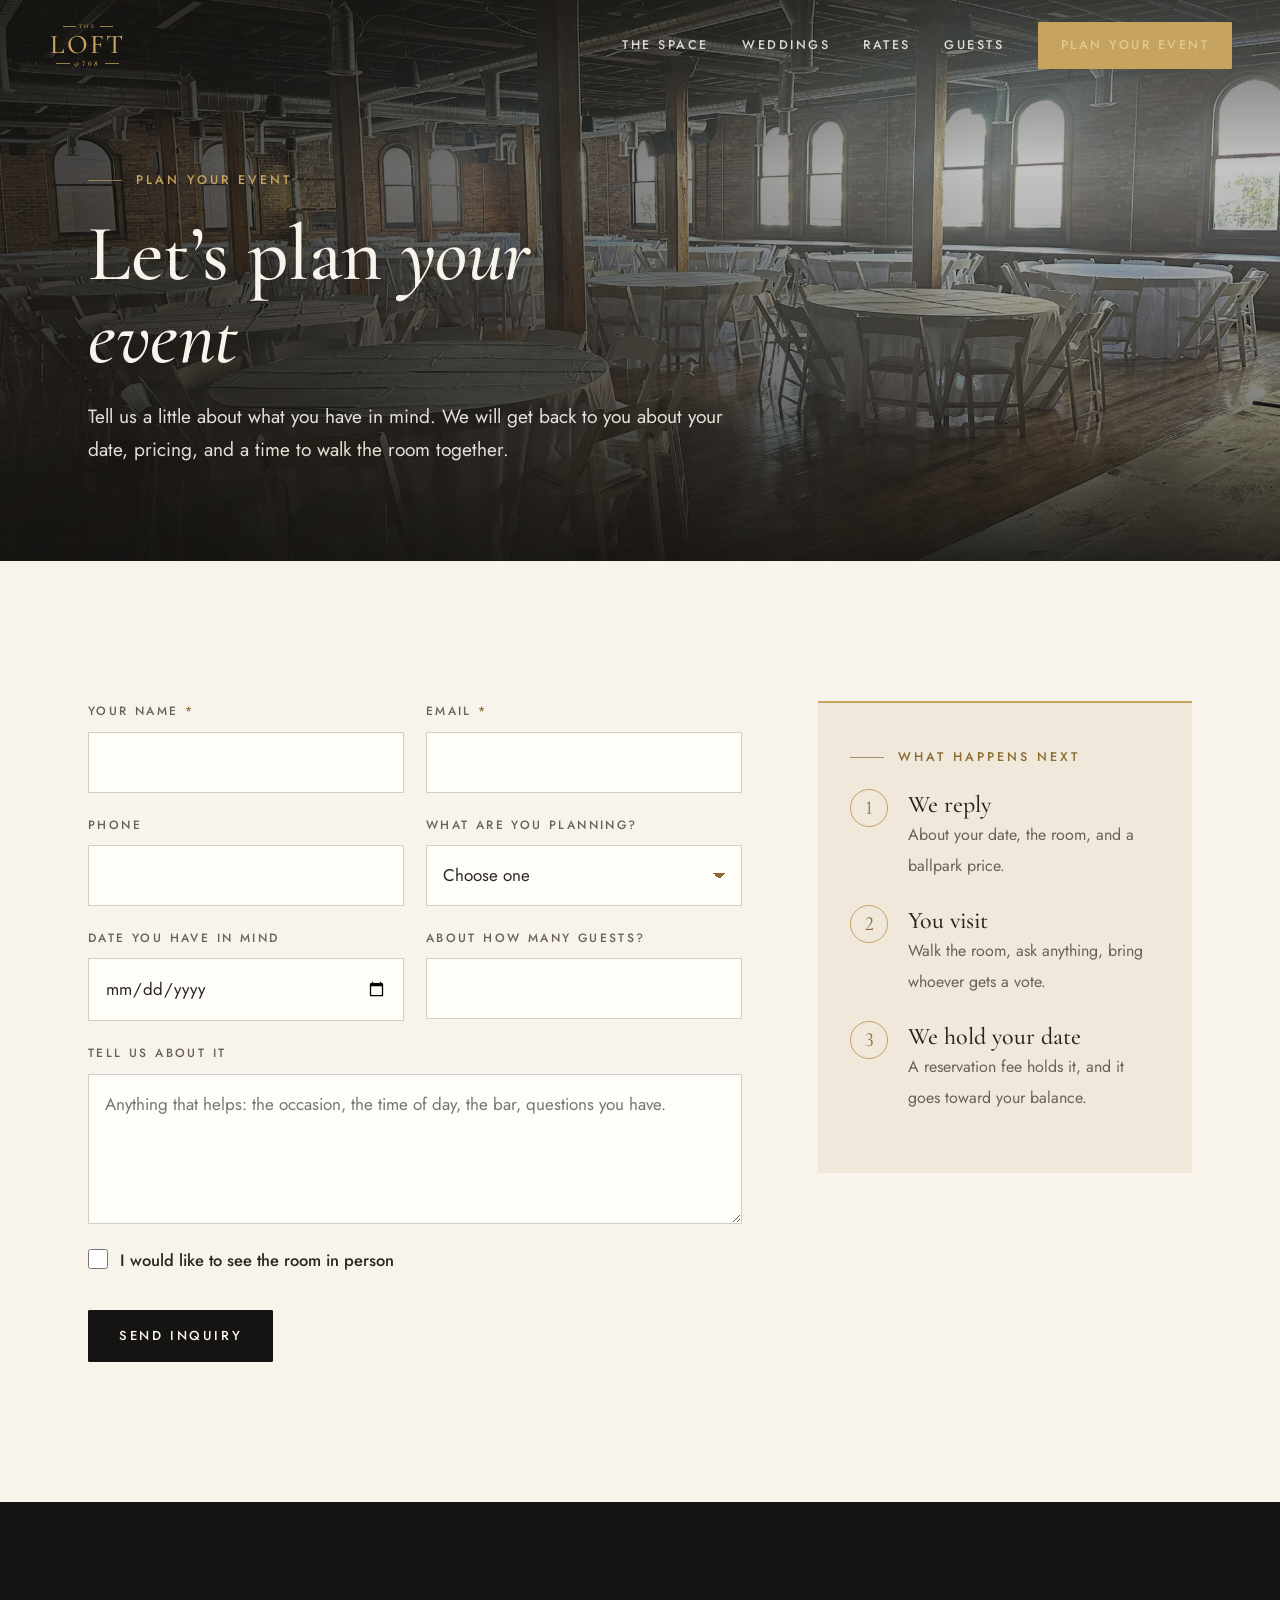
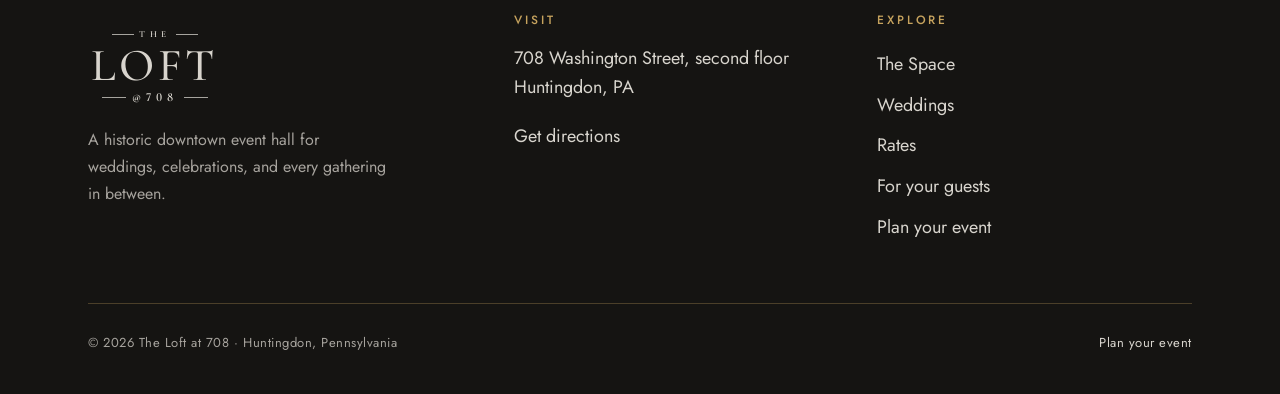
==== book-a-tour.html @ 2ac63fba "Redesign the site around the Loft's sign and the finished room The look now comes from the sign on M" ====
<!DOCTYPE html>
<html lang="en">
<head>
<meta charset="utf-8">
<meta name="viewport" content="width=device-width, initial-scale=1">
<title>Plan your event | The Loft at 708</title>
<meta name="description" content="Tell us about your event at The Loft at 708 in downtown Huntingdon, PA, and ask for a time to see the room.">
<meta property="og:type" content="website">
<meta property="og:site_name" content="The Loft at 708">
<meta property="og:title" content="Plan your event | The Loft at 708">
<meta property="og:description" content="Tell us your date, your headcount, and what you are celebrating.">
<meta property="og:image" content="https://huntingdon-banquet-website.vercel.app/images/loft-share.jpg">
<meta property="og:image:width" content="1200">
<meta property="og:image:height" content="630">
<meta name="twitter:card" content="summary_large_image">
<meta name="theme-color" content="#151412">
<link rel="icon" href="images/favicon.svg" type="image/svg+xml">
<link rel="preconnect" href="https://fonts.googleapis.com">
<link rel="preconnect" href="https://fonts.gstatic.com" crossorigin>
<link href="https://fonts.googleapis.com/css2?family=Cormorant+Garamond:ital,wght@0,400;0,500;0,600;1,400;1,500&family=Jost:wght@400;500&display=swap" rel="stylesheet">
<link rel="stylesheet" href="css/main.css">
<script src="config.js"></script>
<script src="js/site.js" defer></script>
<script src="js/content.js" defer></script>
<script src="js/inquire.js" defer></script>
</head>
<body>
<a class="skip-link" href="#main">Skip to content</a>

<header class="site-header">
  <div class="site-header__inner">
    <a class="lockup" href="index.html" aria-label="The Loft at 708, home">
      <span class="lockup__the" aria-hidden="true">The</span>
      <span class="lockup__loft" aria-hidden="true">Loft</span>
      <span class="lockup__num" aria-hidden="true">@708</span>
    </a>
    <nav class="site-nav" aria-label="Main">
      <a href="the-room.html">The Space</a>
      <a href="weddings.html">Weddings</a>
      <a href="pricing.html">Rates</a>
      <a href="for-your-guests.html">Guests</a>
      <a class="btn" href="book-a-tour.html" aria-current="page">Plan your event</a>
    </nav>
    <button class="menu-toggle" type="button" aria-controls="mobile-menu" aria-expanded="false" aria-label="Open menu"><span></span></button>
  </div>
</header>
<div class="mobile-menu" id="mobile-menu" aria-hidden="true">
  <a href="index.html">Home</a>
  <a href="the-room.html">The Space</a>
  <a href="weddings.html">Weddings</a>
  <a href="pricing.html">Rates</a>
  <a href="for-your-guests.html">Guests</a>
  <a class="btn" href="book-a-tour.html" aria-current="page">Plan your event</a>
  <p class="mobile-menu__meta">708 Washington Street, second floor<br>Huntingdon, PA</p>
</div>

<main id="main">

  <section class="hero hero--page" style="min-height:60vh; min-height:60svh;">
    <div class="hero__media">
      <picture data-content="inquire.hero.image">
        <source type="image/webp" srcset="images/loft-hall-wide-1200.webp 1200w, images/loft-hall-wide-2000.webp 2000w" sizes="100vw">
        <img src="images/loft-hall-wide-2000.jpg" srcset="images/loft-hall-wide-1200.jpg 1200w, images/loft-hall-wide-2000.jpg 2000w" sizes="100vw" alt="The hall set with round tables under the arched windows" fetchpriority="high">
      </picture>
    </div>
    <div class="hero__shade"></div>
    <div class="hero__content">
      <span class="eyebrow fade-up">Plan your event</span>
      <h1 class="display hero__title fade-up d1" data-content="inquire.headline" data-content-html>Let&rsquo;s plan <em>your event</em></h1>
      <p class="hero__sub fade-up d2" data-content="inquire.intro">Tell us a little about what you have in mind. We will get back to you about your date, pricing, and a time to walk the room together.</p>
    </div>
  </section>

  <section class="section">
    <div class="wrap inquiry">

      <div>
        <form id="inquiry" class="reveal" novalidate>
          <div class="form-grid">
            <div class="field">
              <label for="f-name">Your name <span class="req" aria-hidden="true">*</span></label>
              <input class="input" id="f-name" name="name" type="text" autocomplete="name" required>
              <p class="field__error" id="f-name-err" hidden></p>
            </div>
            <div class="field">
              <label for="f-email">Email <span class="req" aria-hidden="true">*</span></label>
              <input class="input" id="f-email" name="email" type="email" autocomplete="email" required>
              <p class="field__error" id="f-email-err" hidden></p>
            </div>
            <div class="field">
              <label for="f-phone">Phone</label>
              <input class="input" id="f-phone" name="phone" type="tel" autocomplete="tel">
            </div>
            <div class="field">
              <label for="f-type">What are you planning?</label>
              <select class="input" id="f-type" name="eventType">
                <option value="">Choose one</option>
                <option>Wedding</option>
                <option>Rehearsal dinner</option>
                <option>Shower or party</option>
                <option>Celebration of life</option>
                <option>Graduation</option>
                <option>Class reunion</option>
                <option>Church or civic banquet</option>
                <option>Corporate or meeting</option>
                <option>Something else</option>
              </select>
            </div>
            <div class="field">
              <label for="f-date">Date you have in mind</label>
              <input class="input" id="f-date" name="date" type="date">
            </div>
            <div class="field">
              <label for="f-guests">About how many guests?</label>
              <input class="input" id="f-guests" name="guests" type="number" min="1" max="1000" inputmode="numeric">
            </div>
            <div class="field field--full">
              <label for="f-message">Tell us about it</label>
              <textarea class="input" id="f-message" name="message" placeholder="Anything that helps: the occasion, the time of day, the bar, questions you have."></textarea>
            </div>
            <div class="field field--full">
              <label class="check" for="f-tour"><input id="f-tour" name="tour" type="checkbox" value="yes"> I would like to see the room in person</label>
            </div>
            <div class="hp" aria-hidden="true">
              <label for="f-website">Leave this empty</label>
              <input id="f-website" name="company_website" type="text" tabindex="-1" autocomplete="off">
            </div>
          </div>
          <div class="actions">
            <button class="btn btn--ink" type="submit">Send inquiry</button>
          </div>
          <p class="form-status" id="form-status" role="status" hidden></p>
        </form>

        <div class="form-done" id="form-done" hidden tabindex="-1">
          <div class="ornament"><span></span></div>
          <h2 class="h2">Thank you, <em id="done-name">friend</em></h2>
          <p class="lede" style="margin-left:auto; margin-right:auto" data-content="inquire.thanks">We have your note and will be in touch soon to talk about your date.</p>
        </div>
      </div>

      <aside class="reveal d1">
        <div class="aside-card">
          <span class="eyebrow">What happens next</span>
          <ol class="steps">
            <li><strong>We reply</strong><span>About your date, the room, and a ballpark price.</span></li>
            <li><strong>You visit</strong><span>Walk the room, ask anything, bring whoever gets a vote.</span></li>
            <li><strong>We hold your date</strong><span>A reservation fee holds it, and it goes toward your balance.</span></li>
          </ol>
        </div>
        <div class="aside-card" data-requires="phone email facebook" hidden>
          <span class="eyebrow">Rather talk?</span>
          <ul class="contact-lines">
            <li data-requires="phone" hidden>Call <a data-config-link="phone" data-config-text="phone" href="#">us</a></li>
            <li data-requires="email" hidden>Email <a data-config-link="email" data-config-text="email" href="#">us</a></li>
            <li data-requires="facebook" hidden>Message us on <a data-config-link="facebook" href="#" target="_blank" rel="noopener">Facebook</a></li>
          </ul>
        </div>
      </aside>

    </div>
  </section>

</main>

<footer class="site-footer">
  <div class="wrap">
    <div class="site-footer__top">
      <div class="site-footer__brand">
        <a class="lockup" href="index.html" aria-label="The Loft at 708, home">
          <span class="lockup__the" aria-hidden="true">The</span>
          <span class="lockup__loft" aria-hidden="true">Loft</span>
          <span class="lockup__num" aria-hidden="true">@708</span>
        </a>
        <p class="site-footer__tag">A historic downtown event hall for weddings, celebrations, and every gathering in between.</p>
      </div>
      <div>
        <h2>Visit</h2>
        <address><span data-content="contact.address">708 Washington Street, second floor</span><br>Huntingdon, PA</address>
        <ul style="margin-top:14px">
          <li><a data-config-link="maps" href="https://www.google.com/maps/search/?api=1&amp;query=708%20Washington%20Street%2C%20Huntingdon%2C%20PA" target="_blank" rel="noopener">Get directions</a></li>
          <li data-requires="phone" hidden><a data-config-link="phone" data-config-text="phone" href="#">Call</a></li>
          <li data-requires="email" hidden><a data-config-link="email" data-config-text="email" href="#">Email</a></li>
          <li data-requires="facebook" hidden><a data-config-link="facebook" href="#" target="_blank" rel="noopener">Facebook</a></li>
        </ul>
      </div>
      <div>
        <h2>Explore</h2>
        <ul>
          <li><a href="the-room.html">The Space</a></li>
          <li><a href="weddings.html">Weddings</a></li>
          <li><a href="pricing.html">Rates</a></li>
          <li><a href="for-your-guests.html">For your guests</a></li>
          <li><a href="book-a-tour.html">Plan your event</a></li>
        </ul>
      </div>
    </div>
    <div class="site-footer__bottom">
      <span>&copy; <span data-year>2026</span> <span data-venue-name>The Loft at 708</span> &middot; Huntingdon, Pennsylvania</span>
      <a href="book-a-tour.html">Plan your event</a>
    </div>
  </div>
</footer>
</body>
</html>
---- css/main.css ----
/* The Loft at 708: design system.
   Direction comes from the sign on the door: a black plaque, gold roman
   capitals, thin hairlines. Photos carry the warmth (brick, wood, linen),
   so the page palette stays quiet: door black, sign gold, warm ivory. */

:root {
  --ink: #151412;
  --ink-2: #1F1D1A;
  --ivory: #F8F4EC;
  --linen: #F0E8DA;
  --paper: #FFFDF8;
  --text: #2A2723;
  --muted: #6A6258;
  --gold: #C6A35E;
  --gold-light: #E2C98F;
  --gold-text: #8A6A2E;
  --line: rgba(198, 163, 94, .45);
  --line-soft: rgba(42, 39, 35, .12);
  --line-dark: rgba(198, 163, 94, .3);
  --on-ink: rgba(248, 244, 236, .86);
  --on-ink-muted: rgba(248, 244, 236, .64);

  --serif: 'Cormorant Garamond', 'Cormorant', Georgia, 'Times New Roman', serif;
  --sans: 'Jost', 'Helvetica Neue', Arial, sans-serif;

  --wrap: 1200px;
  --gutter: clamp(20px, 5vw, 48px);
  --section: clamp(80px, 11vw, 140px);
  --ease: cubic-bezier(.2, .7, .2, 1);
}

*, *::before, *::after { box-sizing: border-box; }

html { scroll-behavior: smooth; -webkit-text-size-adjust: 100%; }

body {
  margin: 0;
  background: var(--ivory);
  color: var(--text);
  font-family: var(--sans);
  font-size: 18px;
  font-weight: 400;
  line-height: 1.7;
  -webkit-font-smoothing: antialiased;
  text-rendering: optimizeLegibility;
}

img, picture, svg, video { display: block; max-width: 100%; }
picture img { width: 100%; height: 100%; object-fit: cover; }

a { color: inherit; }
::selection { background: var(--gold); color: var(--ink); }
:focus-visible { outline: 2px solid var(--gold); outline-offset: 3px; }

p { margin: 0 0 1em; }
p:last-child { margin-bottom: 0; }

.visually-hidden {
  position: absolute !important;
  width: 1px; height: 1px;
  margin: -1px; padding: 0;
  overflow: hidden; clip: rect(0 0 0 0);
  white-space: nowrap; border: 0;
}

.skip-link {
  position: absolute; left: 16px; top: -60px; z-index: 200;
  background: var(--gold); color: var(--ink);
  padding: 10px 16px; font-weight: 500; text-decoration: none;
  transition: top .2s;
}
.skip-link:focus { top: 16px; }

/* ---------- layout ---------- */

.wrap { max-width: var(--wrap); margin: 0 auto; padding: 0 var(--gutter); }
.wrap--narrow { max-width: 820px; }

.section { padding: var(--section) 0; }
.section--tight { padding: calc(var(--section) * .6) 0; }
.section--linen { background: var(--linen); }
.section--paper { background: var(--paper); }
.section--ink { background: var(--ink); color: var(--on-ink); }

.split {
  display: grid;
  grid-template-columns: 1fr 1fr;
  gap: clamp(40px, 7vw, 104px);
  align-items: center;
}
.split > * { min-width: 0; }
.split--wide-text { grid-template-columns: 5fr 6fr; }
.split--top { align-items: start; }

.center { text-align: center; }
.center .lede { margin-left: auto; margin-right: auto; }

/* ---------- type ---------- */

/* Cormorant defaults to old-style figures; the sign uses lining ones. */
h1, h2, h3, .display, .statement, .lockup, .stat__value, .rate__value,
.card__price, .address__line, .place__name, .occasion__name, .card__title {
  font-variant-numeric: lining-nums;
  font-feature-settings: "lnum" 1;
}

h1, h2, h3, .display {
  font-family: var(--serif);
  font-weight: 500;
  line-height: 1.04;
  letter-spacing: -0.005em;
  margin: 0;
  color: inherit;
}
h1 em, h2 em, h3 em, .display em, .statement em { font-style: italic; font-weight: 500; }

.h1 { font-size: clamp(44px, 6vw, 84px); }
.h2 { font-size: clamp(36px, 4.4vw, 62px); }
.h3 { font-size: clamp(26px, 2.4vw, 32px); line-height: 1.15; }

.statement {
  font-family: var(--serif);
  font-size: clamp(27px, 3vw, 40px);
  line-height: 1.28;
  font-weight: 400;
  margin: 0;
}

.lede { font-size: clamp(18px, 1.5vw, 20px); color: var(--muted); max-width: 58ch; margin-top: 24px; }
.section--ink .lede { color: var(--on-ink-muted); }

.eyebrow {
  display: inline-flex;
  align-items: center;
  gap: 14px;
  font-family: var(--sans);
  font-size: 12.5px;
  font-weight: 500;
  letter-spacing: .24em;
  text-transform: uppercase;
  color: var(--gold-text);
  margin-bottom: 22px;
}
.eyebrow::before {
  content: '';
  width: 34px; height: 1px;
  background: currentColor;
  opacity: .7;
}
.center .eyebrow::after {
  content: '';
  width: 34px; height: 1px;
  background: currentColor;
  opacity: .7;
}
.section--ink .eyebrow, .on-photo .eyebrow { color: var(--gold); }

/* small gold ornament, echoing the hairlines on the sign */
.ornament {
  display: flex; align-items: center; justify-content: center; gap: 12px;
  color: var(--gold); margin: 0 auto 26px;
}
.ornament::before, .ornament::after { content: ''; width: 46px; height: 1px; background: currentColor; opacity: .8; }
.ornament span { width: 6px; height: 6px; transform: rotate(45deg); border: 1px solid currentColor; }

.text-link {
  display: inline-flex; align-items: center; gap: 10px;
  font-size: 13px; font-weight: 500; letter-spacing: .2em; text-transform: uppercase;
  text-decoration: none; color: var(--gold-text);
  padding-bottom: 4px;
  border-bottom: 1px solid var(--line);
  transition: color .2s, border-color .2s, gap .2s;
}
.text-link:hover { color: var(--text); border-color: var(--gold); gap: 14px; }
.section--ink .text-link { color: var(--gold); }
.section--ink .text-link:hover { color: var(--ivory); }

/* ---------- the wordmark (after the door sign) ---------- */

.lockup {
  display: inline-flex;
  flex-direction: column;
  align-items: center;
  font-family: var(--serif);
  color: var(--gold);
  line-height: 1;
  text-decoration: none;
  font-size: 30px;
}
.lockup__the, .lockup__num {
  display: flex; align-items: center; gap: .55em;
  font-weight: 600; text-transform: uppercase;
}
.lockup__the { font-size: .2em; letter-spacing: .5em; margin-bottom: .32em; padding-left: .5em; }
.lockup__num { font-size: .27em; letter-spacing: .38em; margin-top: .3em; padding-left: .38em; }
.lockup__the::before, .lockup__the::after,
.lockup__num::before, .lockup__num::after {
  content: ''; width: 2.4em; height: 1px; background: currentColor; opacity: .75;
}
.lockup__num::before, .lockup__num::after { width: 1.9em; }
.lockup__loft { font-weight: 500; text-transform: uppercase; letter-spacing: .07em; padding-left: .07em; }

/* the black plaque with its inset gold rule, exactly like the door */
.plaque {
  position: relative;
  display: inline-block;
  padding: clamp(26px, 4vw, 44px) clamp(34px, 6vw, 72px);
  background: rgba(14, 13, 12, .64);
  -webkit-backdrop-filter: blur(6px);
  backdrop-filter: blur(6px);
}
.plaque::before {
  content: '';
  position: absolute; inset: 10px;
  border: 1px solid var(--gold);
  opacity: .85;
  pointer-events: none;
}
.plaque .lockup { font-size: clamp(64px, 9vw, 118px); }

/* ---------- buttons ---------- */

.btn {
  display: inline-flex; align-items: center; justify-content: center; gap: 10px;
  min-height: 52px;
  padding: 15px 30px;
  font-family: var(--sans);
  font-size: 13px; font-weight: 500;
  letter-spacing: .2em; text-transform: uppercase;
  text-decoration: none;
  border: 1px solid var(--gold);
  border-radius: 1px;
  background: var(--gold);
  color: var(--ink);
  cursor: pointer;
  transition: background .25s var(--ease), color .25s var(--ease), border-color .25s var(--ease);
}
.btn:hover { background: var(--gold-light); border-color: var(--gold-light); }
.btn--ink { background: var(--ink); border-color: var(--ink); color: var(--ivory); }
.btn--ink:hover { background: var(--ink-2); border-color: var(--gold); color: var(--gold-light); }
.btn--ghost { background: transparent; color: var(--ivory); border-color: rgba(248, 244, 236, .6); }
.btn--ghost:hover { background: rgba(248, 244, 236, .1); border-color: var(--gold); color: var(--gold-light); }
.btn--ghost-dark { background: transparent; color: var(--text); border-color: rgba(42, 39, 35, .35); }
.btn--ghost-dark:hover { background: transparent; border-color: var(--gold); color: var(--gold-text); }
.btn[disabled] { opacity: .5; cursor: default; }

.actions { display: flex; flex-wrap: wrap; align-items: center; gap: 14px 16px; margin-top: 36px; }
.center .actions { justify-content: center; }

/* ---------- header ---------- */

.site-header {
  position: fixed; top: 0; left: 0; right: 0; z-index: 50;
  color: var(--ivory);
  transition: background .35s var(--ease), box-shadow .35s var(--ease), padding .35s var(--ease);
  padding: 22px 0;
}
.site-header.is-solid {
  background: rgba(21, 20, 18, .94);
  -webkit-backdrop-filter: blur(10px);
  backdrop-filter: blur(10px);
  box-shadow: 0 1px 0 var(--line-dark);
  padding: 12px 0;
}
.site-header__inner {
  max-width: 1320px; margin: 0 auto; padding: 0 var(--gutter);
  display: flex; align-items: center; justify-content: space-between; gap: 24px;
}
.site-header .lockup { font-size: 27px; }

.site-nav { display: flex; align-items: center; gap: clamp(20px, 2.6vw, 38px); }
.site-nav a {
  font-size: 12.5px; font-weight: 500; letter-spacing: .2em; text-transform: uppercase;
  text-decoration: none; color: var(--on-ink);
  padding: 6px 0; border-bottom: 1px solid transparent;
  transition: color .2s, border-color .2s;
}
.site-nav a:hover, .site-nav a[aria-current="page"] { color: var(--gold-light); border-color: var(--gold); }
.site-nav .btn { padding: 12px 22px; min-height: 0; color: var(--ink); border-bottom: 1px solid var(--gold); }
.site-nav .btn:hover { color: var(--ink); }

.menu-toggle {
  display: none;
  width: 48px; height: 48px; margin-right: -10px;
  background: none; border: 0; color: var(--ivory); cursor: pointer;
  position: relative;
}
.menu-toggle span, .menu-toggle span::before {
  position: absolute; left: 12px; right: 12px; height: 1px; background: currentColor;
  transition: transform .3s var(--ease), top .3s var(--ease);
}
.menu-toggle span { top: 20px; }
.menu-toggle span::before { content: ''; left: 0; right: 0; top: 8px; }
.menu-open .menu-toggle span { top: 24px; transform: rotate(45deg); }
.menu-open .menu-toggle span::before { top: 0; transform: rotate(-90deg); }

.mobile-menu {
  position: fixed; inset: 0; z-index: 45;
  background: var(--ink);
  display: flex; flex-direction: column; justify-content: center;
  padding: 120px var(--gutter) 48px;
  opacity: 0; visibility: hidden;
  transition: opacity .35s var(--ease), visibility .35s;
}
.menu-open .mobile-menu { opacity: 1; visibility: visible; }
.mobile-menu a:not(.btn) {
  display: block;
  font-family: var(--serif); font-size: 40px; line-height: 1.25;
  color: var(--ivory); text-decoration: none;
  padding: 6px 0;
}
.mobile-menu a:not(.btn)[aria-current="page"] { color: var(--gold); font-style: italic; }
.mobile-menu .btn { margin-top: 32px; align-self: flex-start; }
.mobile-menu__meta { margin-top: 40px; color: var(--on-ink-muted); font-size: 15px; }

/* ---------- heroes ---------- */

.hero {
  position: relative;
  min-height: 100vh; min-height: 100svh;
  display: flex; align-items: center; justify-content: center;
  overflow: hidden;
  background: var(--ink);
  color: var(--ivory);
  isolation: isolate;
}
.hero--page { min-height: 72vh; min-height: 72svh; align-items: flex-end; }
.hero__media { position: absolute; inset: 0; z-index: -2; }
.hero__media picture, .hero__media img { width: 100%; height: 100%; object-fit: cover; }
.hero__media img { animation: hero-settle 2.6s var(--ease) both; }
.hero__shade {
  position: absolute; inset: 0; z-index: -1;
  background:
    radial-gradient(120% 80% at 50% 45%, rgba(21, 20, 18, .18) 0%, rgba(21, 20, 18, .55) 100%),
    linear-gradient(180deg, rgba(21, 20, 18, .55) 0%, rgba(21, 20, 18, .15) 30%, rgba(21, 20, 18, .35) 62%, rgba(21, 20, 18, .88) 100%);
}
.hero--page .hero__shade {
  background:
    linear-gradient(90deg, rgba(21, 20, 18, .78) 0%, rgba(21, 20, 18, .5) 42%, rgba(21, 20, 18, .12) 78%),
    linear-gradient(180deg, rgba(21, 20, 18, .62) 0%, rgba(21, 20, 18, .15) 30%, rgba(21, 20, 18, .45) 70%, rgba(21, 20, 18, .9) 100%);
}
.hero--page .eyebrow { text-shadow: 0 1px 12px rgba(0, 0, 0, .6); }
.hero__content {
  width: 100%;
  max-width: 1000px;
  padding: 140px var(--gutter) 110px;
  text-align: center;
}
.hero--page .hero__content { max-width: var(--wrap); text-align: left; padding: 160px var(--gutter) clamp(56px, 8vw, 96px); }
.hero__title { font-size: clamp(42px, 5.6vw, 78px); margin-top: 40px; text-shadow: 0 2px 30px rgba(0, 0, 0, .35); }
.hero--page .hero__title { margin-top: 0; font-size: clamp(44px, 6.2vw, 92px); max-width: 16ch; }
.hero__sub {
  font-size: clamp(17px, 1.5vw, 20px);
  color: rgba(248, 244, 236, .9);
  max-width: 56ch; margin: 22px auto 0;
  text-shadow: 0 1px 18px rgba(0, 0, 0, .4);
}
.hero--page .hero__sub { margin-left: 0; }
.hero .actions { justify-content: center; }
.hero--page .actions { justify-content: flex-start; }

.hero__scroll {
  position: absolute; left: 50%; bottom: 28px; transform: translateX(-50%);
  display: flex; flex-direction: column; align-items: center; gap: 10px;
  font-size: 11px; letter-spacing: .3em; text-transform: uppercase; color: var(--on-ink-muted);
  text-decoration: none;
}
.hero__scroll::after {
  content: ''; width: 1px; height: 42px;
  background: linear-gradient(var(--gold), transparent);
  animation: scroll-cue 2.4s ease-in-out infinite;
}

.fade-up { animation: fade-up 1s var(--ease) both; }
.fade-up.d1 { animation-delay: .25s; }
.fade-up.d2 { animation-delay: .5s; }
.fade-up.d3 { animation-delay: .7s; }
.fade-up.d4 { animation-delay: .9s; }

@keyframes hero-settle { from { transform: scale(1.07); } to { transform: scale(1); } }
@keyframes fade-up { from { opacity: 0; transform: translateY(18px); } to { opacity: 1; transform: none; } }
@keyframes scroll-cue { 0%, 100% { opacity: .3; transform: scaleY(.6); transform-origin: top; } 50% { opacity: 1; transform: scaleY(1); } }

/* ---------- photo frames ---------- */

/* An arched top, from the room's own windows. The thin gold line sits just
   outside the photo, like a window casing. */
.arch {
  position: relative;
  aspect-ratio: 3 / 4;
}
.arch > picture, .arch > img {
  width: 100%; height: 100%;
  border-radius: 1000px 1000px 0 0;
  overflow: hidden;
}
.arch--framed::before {
  content: '';
  position: absolute; inset: -14px -14px 14px 14px;
  border: 1px solid var(--line);
  border-radius: 1000px 1000px 0 0;
  z-index: -1;
}
.arch--framed { isolation: isolate; margin: 0 14px 14px 0; }

.frame { position: relative; overflow: hidden; }
.frame picture, .frame img { width: 100%; height: 100%; object-fit: cover; }

.collage { position: relative; padding: 0 12% 18% 0; }
.collage__main { width: 100%; }
.collage__inset {
  position: absolute; right: 0; bottom: 0;
  width: 46%;
  aspect-ratio: 4 / 5;
  border: 10px solid var(--ivory);
  box-shadow: 0 30px 60px -30px rgba(21, 20, 18, .45);
}
.section--linen .collage__inset { border-color: var(--linen); }

/* ---------- stats ---------- */

.stats {
  display: grid;
  grid-template-columns: repeat(4, 1fr);
  border-top: 1px solid var(--line);
  border-bottom: 1px solid var(--line);
}
.stat { padding: 40px 20px; text-align: center; position: relative; }
.stat + .stat::before {
  content: ''; position: absolute; left: 0; top: 28%; bottom: 28%;
  width: 1px; background: var(--line);
}
.stat__value { display: block; font-family: var(--serif); font-size: clamp(40px, 4.4vw, 60px); line-height: 1; color: var(--text); }
.stat__label { display: block; margin-top: 12px; font-size: 12px; letter-spacing: .22em; text-transform: uppercase; color: var(--muted); }

/* ---------- occasions list ---------- */

.occasions { list-style: none; margin: 40px 0 0; padding: 0; border-top: 1px solid var(--line); }
.occasion {
  display: grid; grid-template-columns: 1fr 1.25fr; gap: 8px 32px;
  padding: 24px 0; border-bottom: 1px solid var(--line);
  align-items: baseline;
}
.occasion__name { font-family: var(--serif); font-style: italic; font-size: clamp(25px, 2.2vw, 30px); line-height: 1.15; color: var(--text); }
.occasion__desc { color: var(--muted); font-size: 16.5px; line-height: 1.6; }
a.occasion { text-decoration: none; transition: background .25s; }
a.occasion:hover .occasion__name { color: var(--gold-text); }

.sticky-media { position: sticky; top: 120px; }

/* ---------- gallery + lightbox ---------- */

.gallery { columns: 3; column-gap: 18px; margin-top: 56px; }
.gallery__item {
  display: block; width: 100%;
  margin: 0 0 18px; padding: 0;
  border: 0; background: var(--ink);
  cursor: zoom-in;
  break-inside: avoid;
  overflow: hidden;
  position: relative;
}
.gallery__item picture, .gallery__item img { width: 100%; height: auto; transition: transform .8s var(--ease), opacity .4s; }
.gallery__item:hover img { transform: scale(1.035); opacity: .92; }
.gallery__item:focus-visible { outline-offset: -3px; }

.lightbox {
  width: 100vw; height: 100vh; max-width: none; max-height: none;
  margin: 0; padding: 0; border: 0;
  background: rgba(12, 11, 10, .96);
  color: var(--ivory);
}
.lightbox::backdrop { background: rgba(12, 11, 10, .9); }
.lightbox[open] { display: flex; align-items: center; justify-content: center; }
.lightbox__img { max-width: min(92vw, 1400px); max-height: 86vh; width: auto; height: auto; object-fit: contain; box-shadow: 0 40px 80px rgba(0, 0, 0, .5); }
.lightbox__btn {
  position: absolute;
  width: 56px; height: 56px;
  display: flex; align-items: center; justify-content: center;
  background: transparent; border: 1px solid rgba(198, 163, 94, .5); border-radius: 50%;
  color: var(--gold-light); font-size: 22px; line-height: 1; cursor: pointer;
  transition: background .2s, border-color .2s;
}
.lightbox__btn:hover { background: rgba(198, 163, 94, .15); border-color: var(--gold); }
.lightbox__close { top: 22px; right: 22px; }
.lightbox__prev { left: 22px; top: 50%; transform: translateY(-50%); }
.lightbox__next { right: 22px; top: 50%; transform: translateY(-50%); }
.lightbox__count { position: absolute; bottom: 24px; left: 0; right: 0; text-align: center; font-size: 12px; letter-spacing: .3em; color: var(--on-ink-muted); }

.hero .eyebrow { color: var(--gold); }

/* two arched photos side by side, like a pair of the room's windows */
.duo {
  display: grid; grid-template-columns: 1fr 1fr;
  gap: clamp(20px, 4vw, 56px);
  max-width: 1000px; margin: 0 auto;
}
.duo > * { min-width: 0; }
.duo .arch:nth-child(2) { margin-top: clamp(40px, 8vw, 110px); }

.wide-photo { aspect-ratio: 16 / 8; }
.wide-photo picture, .wide-photo img { width: 100%; height: 100%; object-fit: cover; }

.copy-link { margin-top: 28px; }
.copy-link__done { margin-left: 14px; font-size: 14px; color: var(--gold-text); }

/* ---------- feature (the bar) ---------- */

.feature-media { position: relative; }
.feature-media .arch { max-width: 520px; }

/* ---------- downtown scenarios ---------- */

.scenarios {
  display: grid; grid-template-columns: repeat(3, 1fr);
  gap: 1px; background: var(--line);
  border: 1px solid var(--line);
  margin-top: 56px;
}
.scenario { background: var(--ivory); padding: 34px 30px; min-width: 0; }
.scenario__name { display: block; font-family: var(--serif); font-style: italic; font-size: 26px; line-height: 1.15; margin-bottom: 12px; }
.scenario__text { color: var(--muted); font-size: 16px; line-height: 1.6; margin: 0; }
.scenario--note { background: var(--ink); color: var(--on-ink); display: flex; flex-direction: column; justify-content: center; }
.scenario--note .scenario__text { color: var(--on-ink-muted); }

/* ---------- facts / spec rows ---------- */

.facts { margin: 0; border-top: 1px solid var(--line); }
.fact {
  display: grid; grid-template-columns: 210px 1fr; gap: 6px 32px;
  padding: 22px 0; border-bottom: 1px solid var(--line);
}
.fact dt, .fact__label {
  font-size: 12.5px; font-weight: 500; letter-spacing: .2em; text-transform: uppercase;
  color: var(--gold-text); padding-top: 4px;
}
.fact dd { margin: 0; }
.section--ink .facts, .section--ink .fact { border-color: var(--line-dark); }
.section--ink .fact dt { color: var(--gold); }
.section--ink .fact dd { color: var(--on-ink); }
.fact__lead { display: block; font-family: var(--serif); font-style: italic; font-size: 25px; line-height: 1.25; margin-bottom: 4px; }

/* ---------- address card ---------- */

.address {
  margin-top: 34px;
  padding: 28px 30px;
  border: 1px solid var(--line);
  background: var(--paper);
}
.address__line { font-family: var(--serif); font-size: 26px; line-height: 1.25; display: block; }
.address__sub { color: var(--muted); font-size: 15px; display: block; margin-top: 4px; }
.address .text-link { margin-top: 18px; }

/* ---------- social band ---------- */

.social-band {
  display: grid; grid-template-columns: auto 1fr auto; gap: 24px 40px; align-items: center;
  padding: 40px clamp(24px, 4vw, 52px);
  border: 1px solid var(--line);
  background: var(--paper);
}
.social-band__icon {
  width: 64px; height: 64px; border-radius: 50%;
  display: flex; align-items: center; justify-content: center;
  border: 1px solid var(--line); color: var(--gold-text);
}
.social-band__icon svg { width: 26px; height: 26px; }
.social-band h2 { font-size: clamp(28px, 2.6vw, 36px); }
.social-band p { color: var(--muted); margin-top: 6px; }

/* ---------- CTA band ---------- */

.cta {
  position: relative; isolation: isolate; overflow: hidden;
  padding: clamp(110px, 14vw, 180px) 0;
  color: var(--ivory); text-align: center;
  background: var(--ink);
}
.cta__media { position: absolute; inset: 0; z-index: -2; }
.cta__media picture, .cta__media img { width: 100%; height: 100%; object-fit: cover; }
.cta::after { content: ''; position: absolute; inset: 0; z-index: -1; background: rgba(15, 14, 12, .72); }
.cta .h2 { max-width: 18ch; margin: 0 auto; }
.cta .lede { color: rgba(248, 244, 236, .82); margin-left: auto; margin-right: auto; }
.cta .actions { justify-content: center; }

/* ---------- cards (packages, bar, samples) ---------- */

.cards {
  display: grid; grid-template-columns: repeat(3, 1fr);
  gap: 1px; background: var(--line);
  border: 1px solid var(--line);
  margin-top: 56px;
}
.card { background: var(--paper); padding: clamp(30px, 3vw, 42px); display: flex; flex-direction: column; min-width: 0; }
.card--ink { background: var(--ink); color: var(--on-ink); }
.card__kicker { font-size: 12px; font-weight: 500; letter-spacing: .22em; text-transform: uppercase; color: var(--gold-text); }
.card--ink .card__kicker { color: var(--gold); }
.card__title { font-family: var(--serif); font-style: italic; font-size: clamp(28px, 2.6vw, 34px); line-height: 1.1; margin: 12px 0 0; }
.card__price { font-family: var(--serif); font-size: clamp(44px, 4vw, 56px); line-height: 1; margin: 18px 0 0; }
.card__text { color: var(--muted); margin: 16px 0 26px; font-size: 16.5px; }
.card--ink .card__text { color: var(--on-ink-muted); }
.card__list-title { font-size: 12px; font-weight: 500; letter-spacing: .2em; text-transform: uppercase; margin: 0 0 12px; color: var(--text); }
.card--ink .card__list-title { color: var(--ivory); }
.card__list-title--muted { color: var(--muted); }
.card--ink .card__list-title--muted { color: var(--gold); }
.card ul { list-style: none; margin: 0 0 24px; padding: 0; font-size: 16.5px; }
.card ul:last-child { margin-bottom: 0; }
.card li { padding: 7px 0 7px 22px; position: relative; border-top: 1px solid var(--line-soft); }
.card--ink li { border-color: rgba(248, 244, 236, .1); }
.card li::before { content: ''; position: absolute; left: 2px; top: 17px; width: 6px; height: 6px; transform: rotate(45deg); border: 1px solid var(--gold); }
.card ul.muted { color: var(--muted); }
.card--ink ul.muted { color: var(--on-ink-muted); }
.card__foot { margin-top: auto; padding-top: 18px; border-top: 1px solid var(--line); }
.card--ink .card__foot { border-color: var(--line-dark); }
.card__foot-title { font-family: var(--serif); font-size: 24px; line-height: 1.2; display: block; }
.card__foot-sub { font-size: 12px; letter-spacing: .18em; text-transform: uppercase; color: var(--muted); display: block; margin-top: 6px; }
.card--ink .card__foot-sub { color: var(--gold); }
.card__foot + .card__foot { margin-top: 16px; }
.cards--featured .card--ink { box-shadow: 0 0 0 1px var(--gold) inset; }

/* ---------- rate rows ---------- */

.rates { border-top: 1px solid var(--line); }
.rate {
  display: flex; align-items: baseline; justify-content: space-between; gap: 24px;
  padding: 24px 0; border-bottom: 1px solid var(--line);
}
.rate__label { font-size: 13px; font-weight: 500; letter-spacing: .18em; text-transform: uppercase; color: var(--muted); }
.rate__value { font-family: var(--serif); font-size: clamp(34px, 3.6vw, 52px); line-height: 1; white-space: nowrap; }
.rate--accent .rate__label, .rate--accent .rate__value { color: var(--gold-text); }
.rate--accent .rate__value { font-style: italic; }
.rates--compact .rate { padding: 18px 0; }
.rates--compact .rate__value { font-size: clamp(28px, 2.6vw, 36px); }

/* ---------- simple lists ---------- */

.ticks { display: grid; grid-template-columns: 1fr 1fr; gap: 0 48px; border-top: 1px solid var(--line); }
.ticks > * { padding: 16px 0 16px 26px; border-bottom: 1px solid var(--line); position: relative; min-width: 0; }
.ticks > *::before { content: ''; position: absolute; left: 3px; top: 26px; width: 6px; height: 6px; transform: rotate(45deg); border: 1px solid var(--gold); }
.ticks > .ticks__note { color: var(--muted); }
.ticks > .ticks__note::before { border-color: var(--muted); }

.vendors { display: grid; grid-template-columns: 1fr 1fr; gap: 0 48px; border-top: 1px solid var(--line); }
.vendor { display: flex; align-items: baseline; justify-content: space-between; gap: 16px; padding: 18px 0; border-bottom: 1px solid var(--line); min-width: 0; }
.vendor__name { font-family: var(--serif); font-style: italic; font-size: 24px; }
.vendor__value { font-size: 12px; letter-spacing: .18em; text-transform: uppercase; color: var(--muted); text-align: right; }

/* ---------- places (guests page) ---------- */

.places { border-top: 1px solid var(--line); }
.place {
  display: grid; grid-template-columns: 1fr auto; gap: 6px 32px;
  padding: 28px 0; border-bottom: 1px solid var(--line);
}
.place__name { font-family: var(--serif); font-style: italic; font-size: clamp(26px, 2.3vw, 31px); line-height: 1.15; display: block; }
.place__where { display: block; margin-top: 6px; font-size: 12.5px; letter-spacing: .18em; text-transform: uppercase; color: var(--muted); }
.place__desc { margin: 12px 0 0; max-width: 56ch; }
.place__tag {
  align-self: start;
  font-size: 11.5px; font-weight: 500; letter-spacing: .2em; text-transform: uppercase;
  color: var(--gold-text); border: 1px solid var(--line); padding: 6px 12px; white-space: nowrap;
}

/* ---------- section head (title column + text column) ---------- */

.section-head { display: grid; grid-template-columns: 5fr 7fr; gap: 24px clamp(40px, 6vw, 96px); align-items: end; }
.section-head > * { min-width: 0; }
.section-head .lede { margin-top: 0; }

/* ---------- inquiry form ---------- */

.inquiry { display: grid; grid-template-columns: 7fr 4fr; gap: clamp(40px, 6vw, 88px); align-items: start; }
.inquiry > * { min-width: 0; }
.form-grid { display: grid; grid-template-columns: 1fr 1fr; gap: 22px 22px; }
.field { display: flex; flex-direction: column; min-width: 0; }
.field--full { grid-column: 1 / -1; }
.field label, .field .label {
  font-size: 12px; font-weight: 500; letter-spacing: .2em; text-transform: uppercase;
  color: var(--muted); margin-bottom: 10px;
}
.field label .req { color: var(--gold-text); letter-spacing: 0; }
.input {
  width: 100%;
  font: inherit; font-size: 17px; color: var(--text);
  background: var(--paper);
  border: 1px solid rgba(42, 39, 35, .22);
  border-radius: 1px;
  padding: 15px 16px;
  transition: border-color .2s, box-shadow .2s;
  -webkit-appearance: none; appearance: none;
}
select.input {
  background-image: linear-gradient(45deg, transparent 50%, var(--gold-text) 50%), linear-gradient(135deg, var(--gold-text) 50%, transparent 50%);
  background-position: calc(100% - 22px) 50%, calc(100% - 16px) 50%;
  background-size: 6px 6px; background-repeat: no-repeat;
  padding-right: 44px;
}
textarea.input { min-height: 150px; resize: vertical; }
.input:focus { outline: none; border-color: var(--gold); box-shadow: 0 0 0 3px rgba(198, 163, 94, .2); }
.input[aria-invalid="true"] { border-color: #A4452F; }
.field__error { color: #A4452F; font-size: 14px; margin-top: 6px; min-height: 0; }
.check { display: flex; align-items: flex-start; gap: 12px; font-size: 16px; cursor: pointer; }
.field label.check { text-transform: none; letter-spacing: 0; font-size: 16.5px; color: var(--text); margin-bottom: 0; }
.check input { width: 20px; height: 20px; margin: 3px 0 0; accent-color: var(--gold-text); flex: none; }
.hp { position: absolute !important; left: -9999px !important; width: 1px; height: 1px; overflow: hidden; }
.form-status {
  margin-top: 22px; padding: 18px 20px;
  border-left: 2px solid var(--gold); background: var(--paper);
  font-size: 16px;
}
.form-status[hidden] { display: none; }
.form-done { text-align: center; padding: 56px 24px; border: 1px solid var(--line); background: var(--paper); }
.form-done[hidden] { display: none; }

.steps { list-style: none; margin: 0; padding: 0; counter-reset: step; }
.steps li { position: relative; padding: 0 0 26px 58px; counter-increment: step; }
.steps li::before {
  content: counter(step);
  position: absolute; left: 0; top: -2px;
  width: 38px; height: 38px; border-radius: 50%;
  display: flex; align-items: center; justify-content: center;
  border: 1px solid var(--gold); color: var(--gold-text);
  font-family: var(--serif); font-size: 20px;
  font-variant-numeric: lining-nums; font-feature-settings: "lnum" 1;
}
.steps strong { display: block; font-family: var(--serif); font-weight: 500; font-size: 24px; line-height: 1.2; }
.steps span { color: var(--muted); font-size: 16px; }

.aside-card { padding: 34px 32px; background: var(--linen); border-top: 2px solid var(--gold); }
.aside-card + .aside-card { margin-top: 20px; }
.contact-lines { list-style: none; margin: 0; padding: 0; }
.contact-lines li { padding: 12px 0; border-top: 1px solid var(--line); }
.contact-lines a { text-decoration: none; border-bottom: 1px solid var(--line); }
.contact-lines a:hover { border-color: var(--gold); }

/* ---------- footer ---------- */

.site-footer { background: var(--ink); color: var(--on-ink-muted); padding: clamp(72px, 9vw, 112px) 0 40px; }
.site-footer__top {
  display: grid; grid-template-columns: 1.2fr 1fr 1fr; gap: 48px;
  padding-bottom: 56px; border-bottom: 1px solid var(--line-dark);
}
.site-footer .lockup { font-size: 46px; }
.site-footer__tag { margin-top: 22px; max-width: 30ch; font-size: 16px; }
.site-footer h2 {
  font-family: var(--sans); font-size: 12px; font-weight: 500; letter-spacing: .24em; text-transform: uppercase;
  color: var(--gold); margin: 0 0 18px;
}
.site-footer ul { list-style: none; margin: 0; padding: 0; }
.site-footer li { padding: 5px 0; }
.site-footer a { color: var(--on-ink); text-decoration: none; transition: color .2s; }
.site-footer a:hover { color: var(--gold-light); }
.site-footer address { font-style: normal; color: var(--on-ink); line-height: 1.6; }
.site-footer__bottom {
  display: flex; flex-wrap: wrap; justify-content: space-between; gap: 12px 32px;
  padding-top: 28px; font-size: 13px; letter-spacing: .04em;
}

/* things that only show once config.js has the value */
[data-requires][hidden] { display: none !important; }

/* ---------- scroll reveal (only when JS is running) ---------- */

.js .reveal { opacity: 0; transform: translateY(26px); transition: opacity 1s var(--ease), transform 1s var(--ease); }
.js .reveal.is-visible { opacity: 1; transform: none; }
.js .reveal.d1 { transition-delay: .12s; }
.js .reveal.d2 { transition-delay: .24s; }

/* ---------- responsive ---------- */

@media (max-width: 1080px) {
  .site-nav { display: none; }
  .menu-toggle { display: block; }
  .site-footer__top { grid-template-columns: 1fr 1fr; }
  .site-footer__brand { grid-column: 1 / -1; }
}

@media (max-width: 900px) {
  body { font-size: 17px; }
  .split, .split--wide-text, .section-head, .inquiry { grid-template-columns: 1fr; }
  .split--reverse-mobile > :first-child { order: 2; }
  .sticky-media { position: static; }
  .stats { grid-template-columns: 1fr 1fr; }
  .stat:nth-child(3)::before { display: none; }
  .stat:nth-child(n+3) { border-top: 1px solid var(--line); }
  .cards { grid-template-columns: 1fr; }
  .scenarios { grid-template-columns: 1fr; }
  .gallery { columns: 2; column-gap: 12px; }
  .gallery__item { margin-bottom: 12px; }
  .occasion { grid-template-columns: 1fr; }
  .fact { grid-template-columns: 1fr; }
  .ticks, .vendors { grid-template-columns: 1fr; }
  .social-band { grid-template-columns: 1fr; text-align: center; justify-items: center; }
  .collage { padding: 0 10% 16% 0; max-width: 520px; }
  .feature-media .arch { max-width: 440px; margin: 0 auto; }
  .lightbox__prev, .lightbox__next { top: auto; bottom: 16px; transform: none; }
  .lightbox__count { bottom: 34px; }
}

@media (max-width: 560px) {
  .form-grid { grid-template-columns: 1fr; }
  .hero__content { padding-top: 120px; }
  .plaque { padding: 22px 26px; }
  .plaque::before { inset: 7px; }
  .rate { flex-direction: column; gap: 6px; }
  .place { grid-template-columns: 1fr; }
  .place__tag { justify-self: start; grid-row: 1; margin-bottom: 4px; }
  .site-footer__top { grid-template-columns: 1fr; }
  .gallery { columns: 1; }
  .duo { grid-template-columns: 1fr; max-width: 420px; }
  .duo .arch:nth-child(2) { margin-top: 0; }
  .wide-photo { aspect-ratio: 4 / 3; }
  .btn { width: 100%; }
  .hero .actions .btn, .cta .actions .btn { width: auto; flex: 1 1 220px; }
}

@media (prefers-reduced-motion: reduce) {
  html { scroll-behavior: auto; }
  *, *::before, *::after { animation: none !important; transition: none !important; }
  .js .reveal { opacity: 1; transform: none; }
}
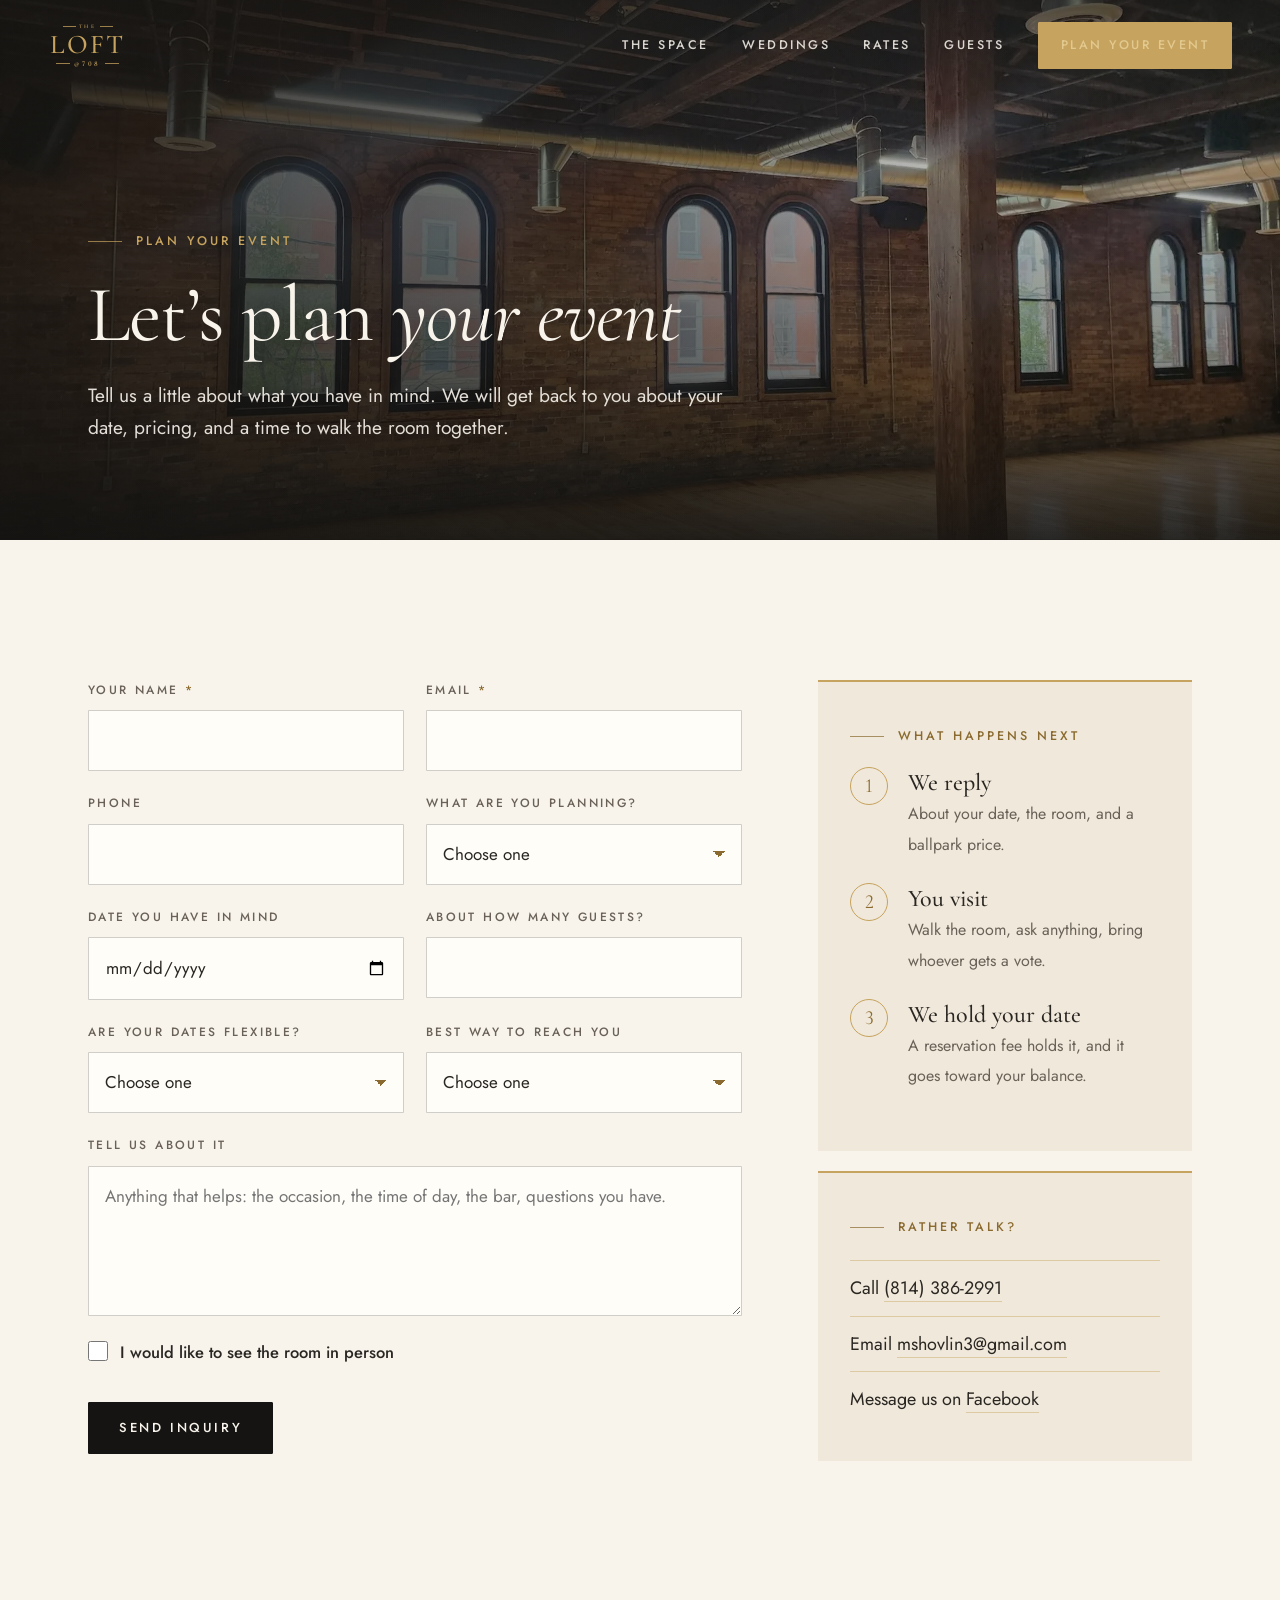
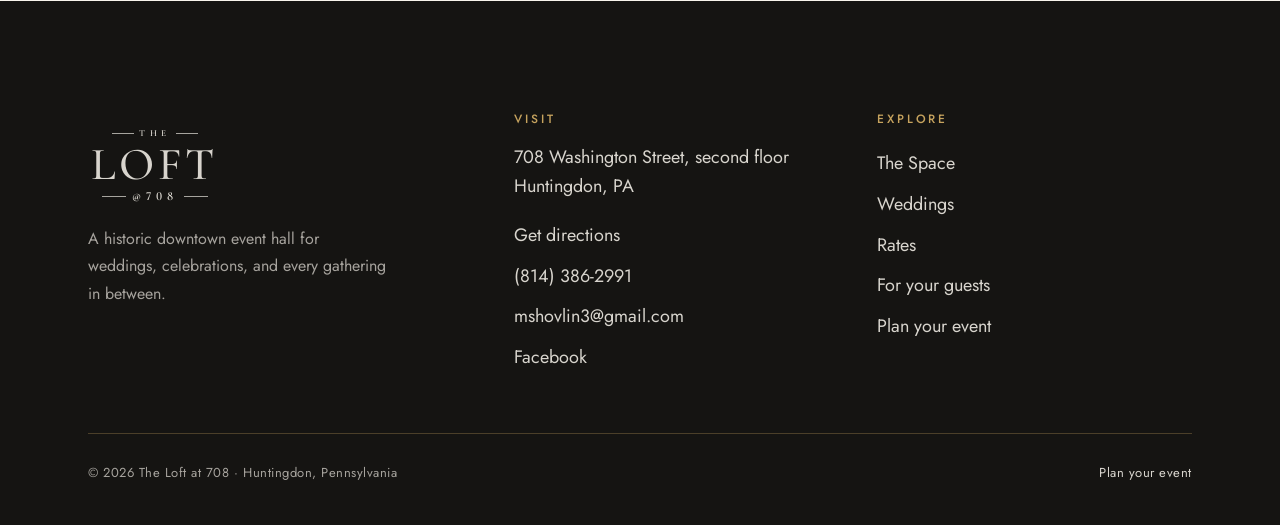
==== commit ae0999ac: "Use Michele's real facts and photos; apply top-venue patterns From the Loft's own Facebook page: the" ====
--- a/book-a-tour.html
+++ b/book-a-tour.html
@@ -59,8 +59,8 @@
   <section class="hero hero--page" style="min-height:60vh; min-height:60svh;">
     <div class="hero__media">
       <picture data-content="inquire.hero.image">
-        <source type="image/webp" srcset="images/loft-hall-wide-1200.webp 1200w, images/loft-hall-wide-2000.webp 2000w" sizes="100vw">
-        <img src="images/loft-hall-wide-2000.jpg" srcset="images/loft-hall-wide-1200.jpg 1200w, images/loft-hall-wide-2000.jpg 2000w" sizes="100vw" alt="The hall set with round tables under the arched windows" fetchpriority="high">
+        <source type="image/webp" srcset="images/loft-windows-post-1200.webp 1200w, images/loft-windows-post-2000.webp 2000w" sizes="100vw">
+        <img src="images/loft-windows-post-2000.jpg" srcset="images/loft-windows-post-1200.jpg 1200w, images/loft-windows-post-2000.jpg 2000w" sizes="100vw" alt="Arched windows in the exposed brick wall" fetchpriority="high">
       </picture>
     </div>
     <div class="hero__shade"></div>
@@ -113,6 +113,24 @@
             <div class="field">
               <label for="f-guests">About how many guests?</label>
               <input class="input" id="f-guests" name="guests" type="number" min="1" max="1000" inputmode="numeric">
+            </div>
+            <div class="field">
+              <label for="f-flex">Are your dates flexible?</label>
+              <select class="input" id="f-flex" name="flexible">
+                <option value="">Choose one</option>
+                <option>Yes, we are open</option>
+                <option>A little</option>
+                <option>No, this date only</option>
+              </select>
+            </div>
+            <div class="field">
+              <label for="f-contact">Best way to reach you</label>
+              <select class="input" id="f-contact" name="contactBy">
+                <option value="">Choose one</option>
+                <option>Email</option>
+                <option>Phone call</option>
+                <option>Text message</option>
+              </select>
             </div>
             <div class="field field--full">
               <label for="f-message">Tell us about it</label>
--- a/css/main.css
+++ b/css/main.css
@@ -104,15 +104,16 @@
   font-feature-settings: "lnum" 1;
 }
 
+/* Light-weight display serif: the restrained look the best venue sites share. */
 h1, h2, h3, .display {
   font-family: var(--serif);
-  font-weight: 500;
+  font-weight: 400;
   line-height: 1.04;
-  letter-spacing: -0.005em;
+  letter-spacing: -0.012em;
   margin: 0;
   color: inherit;
 }
-h1 em, h2 em, h3 em, .display em, .statement em { font-style: italic; font-weight: 500; }
+h1 em, h2 em, h3 em, .display em, .statement em { font-style: italic; font-weight: 400; }
 
 .h1 { font-size: clamp(44px, 6vw, 84px); }
 .h2 { font-size: clamp(36px, 4.4vw, 62px); }
@@ -430,7 +431,7 @@
   content: ''; position: absolute; left: 0; top: 28%; bottom: 28%;
   width: 1px; background: var(--line);
 }
-.stat__value { display: block; font-family: var(--serif); font-size: clamp(40px, 4.4vw, 60px); line-height: 1; color: var(--text); }
+.stat__value { display: block; font-family: var(--serif); font-size: clamp(34px, 3.8vw, 54px); line-height: 1; color: var(--text); }
 .stat__label { display: block; margin-top: 12px; font-size: 12px; letter-spacing: .22em; text-transform: uppercase; color: var(--muted); }
 
 /* ---------- occasions list ---------- */
@@ -503,6 +504,84 @@
 
 .copy-link { margin-top: 28px; }
 .copy-link__done { margin-left: 14px; font-size: 14px; color: var(--gold-text); }
+
+/* hero status line ("Now booking") above the plaque */
+.hero__status {
+  display: inline-flex; align-items: center; gap: 12px;
+  font-size: 12px; font-weight: 500; letter-spacing: .26em; text-transform: uppercase;
+  color: var(--gold-light);
+  margin-bottom: 26px;
+  text-shadow: 0 1px 12px rgba(0, 0, 0, .6);
+}
+.hero__status::before, .hero__status::after { content: ''; width: 28px; height: 1px; background: currentColor; opacity: .7; }
+
+/* sticky in-page menu for long pages (Weddings) */
+.subnav {
+  position: sticky; top: 63px; z-index: 40;
+  background: rgba(248, 244, 236, .96);
+  -webkit-backdrop-filter: blur(8px); backdrop-filter: blur(8px);
+  border-bottom: 1px solid var(--line);
+}
+.subnav__inner {
+  max-width: var(--wrap); margin: 0 auto; padding: 0 var(--gutter);
+  display: flex; align-items: center; gap: 8px 30px;
+  overflow-x: auto; scrollbar-width: none;
+  min-height: 60px;
+}
+.subnav__inner::-webkit-scrollbar { display: none; }
+.subnav a {
+  flex: none;
+  font-size: 12px; font-weight: 500; letter-spacing: .2em; text-transform: uppercase;
+  text-decoration: none; color: var(--muted);
+  padding: 8px 0; border-bottom: 1px solid transparent;
+  transition: color .2s, border-color .2s;
+}
+.subnav a:hover, .subnav a.is-active { color: var(--text); border-color: var(--gold); }
+.subnav .btn { margin-left: auto; padding: 10px 18px; min-height: 0; color: var(--ink); border-bottom: 1px solid var(--gold); }
+[id] { scroll-margin-top: 140px; }
+
+/* "How it works": a numbered journey across the page */
+.journey {
+  list-style: none; margin: 56px 0 0; padding: 0;
+  display: grid; grid-template-columns: repeat(4, 1fr); gap: 0;
+  counter-reset: journey;
+  border-top: 1px solid var(--line);
+}
+.journey li { position: relative; padding: 34px 28px 0 0; counter-increment: journey; min-width: 0; }
+.journey li::before {
+  content: counter(journey, decimal-leading-zero);
+  display: block;
+  font-family: var(--serif); font-size: 46px; line-height: 1; color: var(--gold-text);
+  font-variant-numeric: lining-nums; font-feature-settings: "lnum" 1;
+  margin-bottom: 16px;
+}
+.journey li::after {
+  content: ''; position: absolute; top: -4px; left: 0;
+  width: 7px; height: 7px; transform: rotate(45deg);
+  background: var(--ivory); border: 1px solid var(--gold);
+}
+.section--linen .journey li::after { background: var(--linen); }
+.journey strong { display: block; font-family: var(--serif); font-weight: 400; font-size: 27px; line-height: 1.15; margin-bottom: 8px; }
+.journey span { color: var(--muted); font-size: 16px; line-height: 1.6; }
+
+/* FAQ */
+.faq { border-top: 1px solid var(--line); }
+.faq details { border-bottom: 1px solid var(--line); }
+.faq summary {
+  list-style: none; cursor: pointer;
+  display: flex; align-items: baseline; justify-content: space-between; gap: 24px;
+  padding: 24px 0;
+  font-family: var(--serif); font-size: clamp(22px, 2vw, 27px); line-height: 1.25;
+}
+.faq summary::-webkit-details-marker { display: none; }
+.faq summary::after {
+  content: '+'; flex: none;
+  font-family: var(--sans); font-size: 22px; font-weight: 400; color: var(--gold-text);
+  transition: transform .25s var(--ease);
+}
+.faq details[open] summary::after { transform: rotate(45deg); }
+.faq summary:hover { color: var(--gold-text); }
+.faq details p { margin: 0; padding: 0 48px 26px 0; color: var(--muted); max-width: 70ch; }
 
 /* ---------- feature (the bar) ---------- */
 
@@ -796,9 +875,17 @@
   .feature-media .arch { max-width: 440px; margin: 0 auto; }
   .lightbox__prev, .lightbox__next { top: auto; bottom: 16px; transform: none; }
   .lightbox__count { bottom: 34px; }
+  .journey { grid-template-columns: 1fr 1fr; row-gap: 12px; }
+  .subnav { top: 59px; }
+  .subnav .btn { display: none; }
 }
 
 @media (max-width: 560px) {
+  .hero__status { font-size: 10.5px; letter-spacing: .16em; gap: 0; }
+  .hero__status::before, .hero__status::after { display: none; }
+  .stat { padding: 28px 8px; }
+  .stat__value { font-size: 30px; }
+  .stat__label { font-size: 11px; letter-spacing: .16em; }
   .form-grid { grid-template-columns: 1fr; }
   .hero__content { padding-top: 120px; }
   .plaque { padding: 22px 26px; }
@@ -808,6 +895,8 @@
   .place__tag { justify-self: start; grid-row: 1; margin-bottom: 4px; }
   .site-footer__top { grid-template-columns: 1fr; }
   .gallery { columns: 1; }
+  .journey { grid-template-columns: 1fr; }
+  .faq details p { padding-right: 0; }
   .duo { grid-template-columns: 1fr; max-width: 420px; }
   .duo .arch:nth-child(2) { margin-top: 0; }
   .wide-photo { aspect-ratio: 4 / 3; }
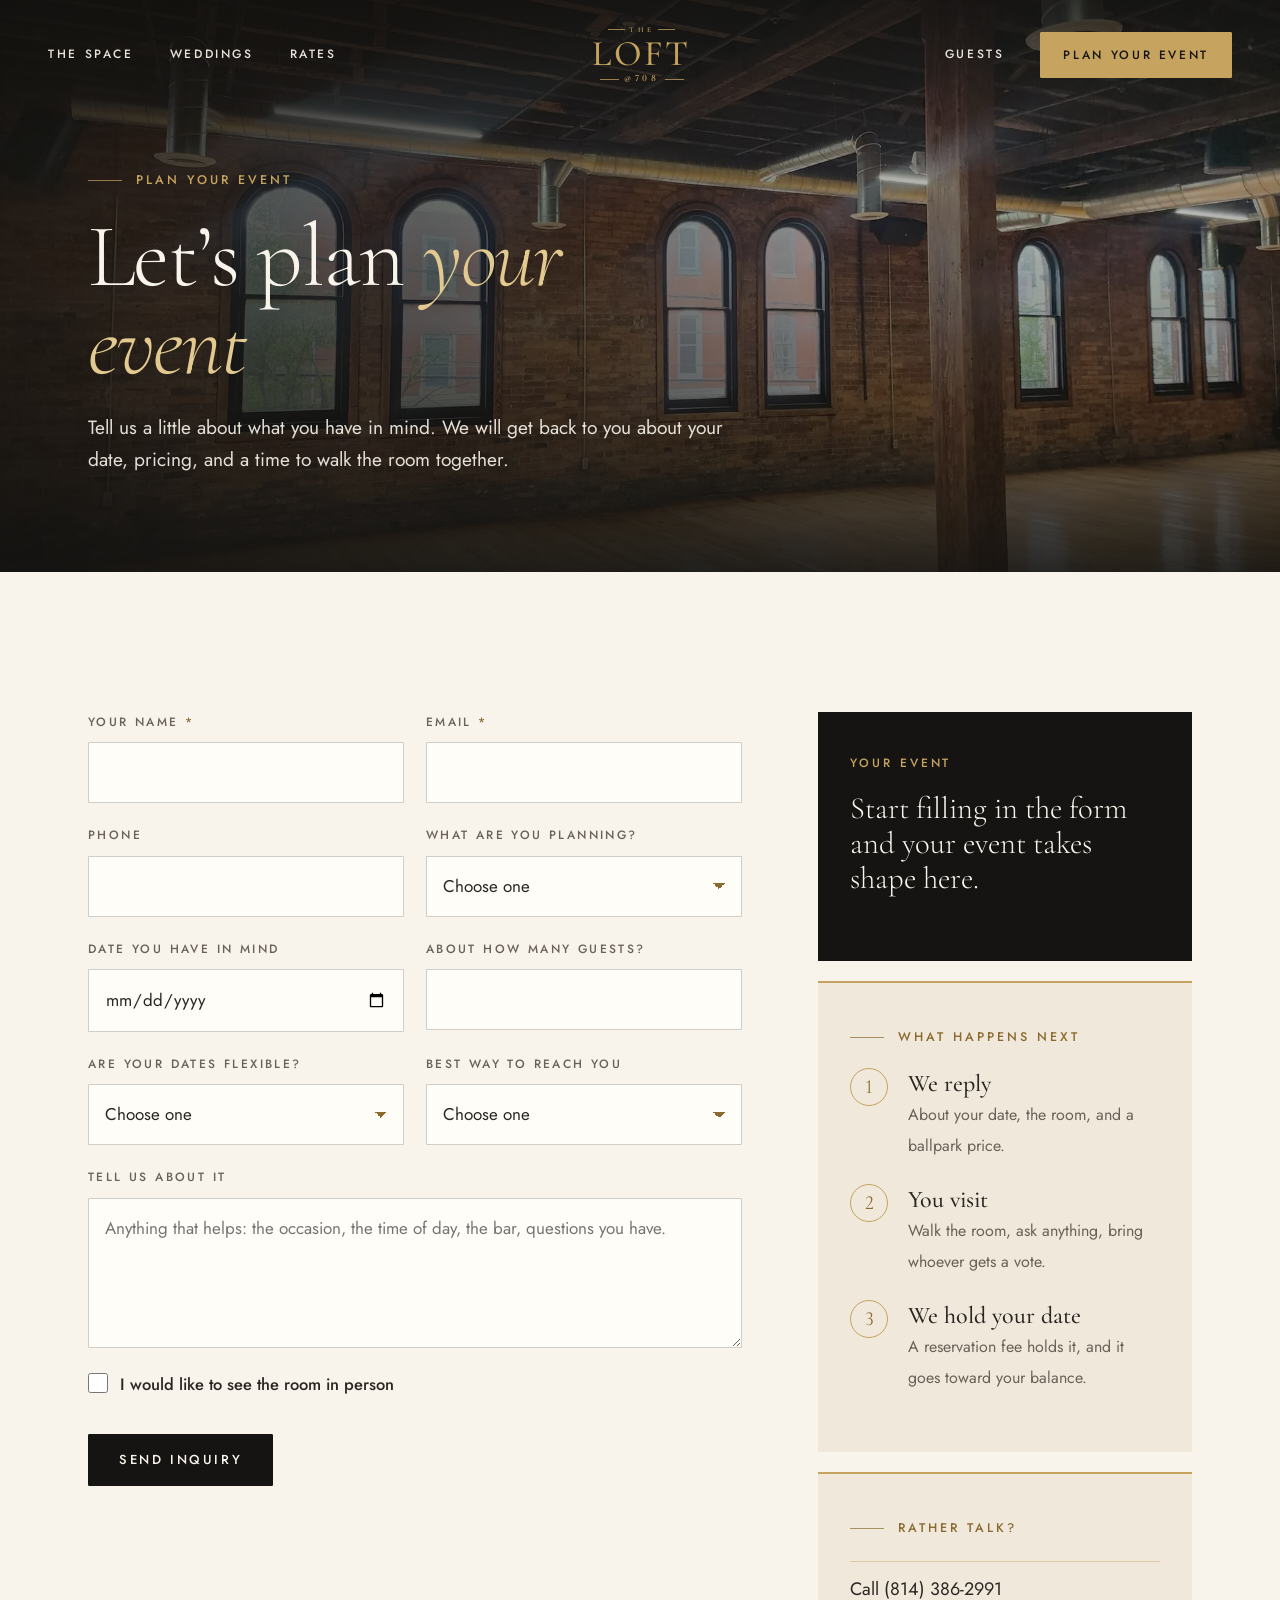
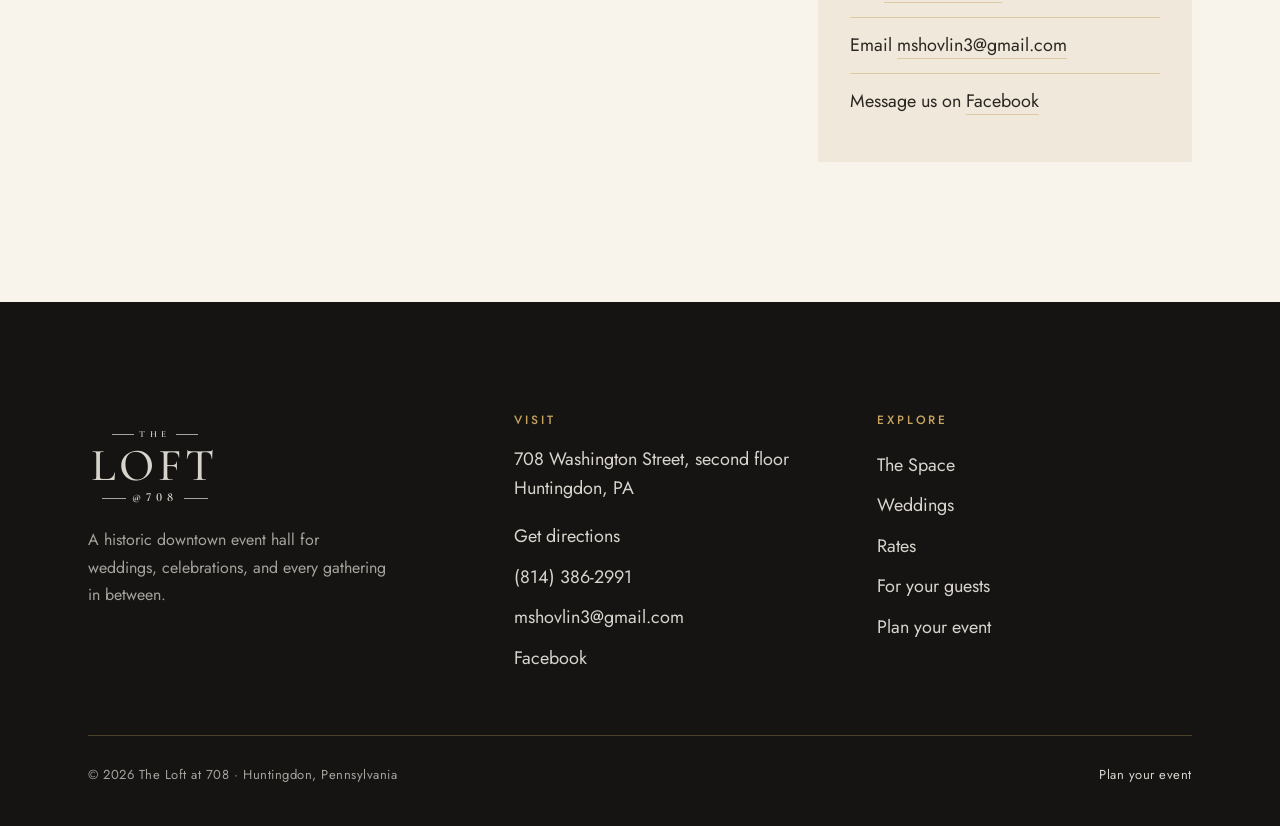
==== commit a6925244: "Editorial redesign with interactive pieces throughout Drop the arch photo frames for an editorial, l" ====
--- a/book-a-tour.html
+++ b/book-a-tour.html
@@ -17,10 +17,11 @@
 <link rel="icon" href="images/favicon.svg" type="image/svg+xml">
 <link rel="preconnect" href="https://fonts.googleapis.com">
 <link rel="preconnect" href="https://fonts.gstatic.com" crossorigin>
-<link href="https://fonts.googleapis.com/css2?family=Cormorant+Garamond:ital,wght@0,400;0,500;0,600;1,400;1,500&family=Jost:wght@400;500&display=swap" rel="stylesheet">
+<link href="https://fonts.googleapis.com/css2?family=Cormorant+Garamond:ital,wght@0,300;0,400;0,500;0,600;1,300;1,400;1,500&family=Jost:wght@400;500&display=swap" rel="stylesheet">
 <link rel="stylesheet" href="css/main.css">
 <script src="config.js"></script>
 <script src="js/site.js" defer></script>
+<script src="js/interactive.js" defer></script>
 <script src="js/content.js" defer></script>
 <script src="js/inquire.js" defer></script>
 </head>
@@ -29,19 +30,23 @@
 
 <header class="site-header">
   <div class="site-header__inner">
+    <nav class="site-nav site-nav--left" aria-label="Main">
+      <a href="the-room.html">The Space</a>
+      <a href="weddings.html">Weddings</a>
+      <a href="pricing.html">Rates</a>
+    </nav>
     <a class="lockup" href="index.html" aria-label="The Loft at 708, home">
       <span class="lockup__the" aria-hidden="true">The</span>
       <span class="lockup__loft" aria-hidden="true">Loft</span>
       <span class="lockup__num" aria-hidden="true">@708</span>
     </a>
-    <nav class="site-nav" aria-label="Main">
-      <a href="the-room.html">The Space</a>
-      <a href="weddings.html">Weddings</a>
-      <a href="pricing.html">Rates</a>
-      <a href="for-your-guests.html">Guests</a>
-      <a class="btn" href="book-a-tour.html" aria-current="page">Plan your event</a>
-    </nav>
-    <button class="menu-toggle" type="button" aria-controls="mobile-menu" aria-expanded="false" aria-label="Open menu"><span></span></button>
+    <div class="site-header__tools">
+      <nav class="site-nav site-nav--right" aria-label="Plan">
+        <a href="for-your-guests.html">Guests</a>
+        <a class="btn" href="book-a-tour.html" aria-current="page">Plan your event</a>
+      </nav>
+      <button class="menu-toggle" type="button" aria-controls="mobile-menu" aria-expanded="false" aria-label="Open menu"><span></span></button>
+    </div>
   </div>
 </header>
 <div class="mobile-menu" id="mobile-menu" aria-hidden="true">
@@ -97,12 +102,12 @@
                 <option value="">Choose one</option>
                 <option>Wedding</option>
                 <option>Rehearsal dinner</option>
-                <option>Shower or party</option>
-                <option>Celebration of life</option>
-                <option>Graduation</option>
+                <option>Shower</option>
+                <option>Birthday or anniversary</option>
+                <option>Corporate event</option>
+                <option>Fundraiser</option>
                 <option>Class reunion</option>
-                <option>Church or civic banquet</option>
-                <option>Corporate or meeting</option>
+                <option>Holiday party</option>
                 <option>Something else</option>
               </select>
             </div>
@@ -158,6 +163,12 @@
       </div>
 
       <aside class="reveal d1">
+        <div class="summary" data-summary aria-live="polite">
+          <span class="summary__label">Your event</span>
+          <p class="summary__main" data-sum-main>Start filling in the form and your event takes shape here.</p>
+          <ul class="summary__facts" data-sum-facts hidden></ul>
+          <p class="summary__hint" data-sum-hint hidden></p>
+        </div>
         <div class="aside-card">
           <span class="eyebrow">What happens next</span>
           <ol class="steps">
--- a/css/main.css
+++ b/css/main.css
@@ -107,16 +107,16 @@
 /* Light-weight display serif: the restrained look the best venue sites share. */
 h1, h2, h3, .display {
   font-family: var(--serif);
-  font-weight: 400;
+  font-weight: 300;
   line-height: 1.04;
   letter-spacing: -0.012em;
   margin: 0;
   color: inherit;
 }
-h1 em, h2 em, h3 em, .display em, .statement em { font-style: italic; font-weight: 400; }
+h1 em, h2 em, h3 em, .display em, .statement em { font-style: italic; font-weight: inherit; }
 
 .h1 { font-size: clamp(44px, 6vw, 84px); }
-.h2 { font-size: clamp(36px, 4.4vw, 62px); }
+.h2 { font-size: clamp(38px, 4.8vw, 70px); line-height: 1.02; }
 .h3 { font-size: clamp(26px, 2.4vw, 32px); line-height: 1.15; }
 
 .statement {
@@ -156,13 +156,9 @@
 }
 .section--ink .eyebrow, .on-photo .eyebrow { color: var(--gold); }
 
-/* small gold ornament, echoing the hairlines on the sign */
-.ornament {
-  display: flex; align-items: center; justify-content: center; gap: 12px;
-  color: var(--gold); margin: 0 auto 26px;
-}
-.ornament::before, .ornament::after { content: ''; width: 46px; height: 1px; background: currentColor; opacity: .8; }
-.ornament span { width: 6px; height: 6px; transform: rotate(45deg); border: 1px solid currentColor; }
+/* a single fine vertical rule above centered statements */
+.ornament { width: 1px; height: 64px; margin: 0 auto 34px; background: linear-gradient(transparent, var(--gold)); }
+.ornament span { display: none; }
 
 .text-link {
   display: inline-flex; align-items: center; gap: 10px;
@@ -201,23 +197,6 @@
 .lockup__num::before, .lockup__num::after { width: 1.9em; }
 .lockup__loft { font-weight: 500; text-transform: uppercase; letter-spacing: .07em; padding-left: .07em; }
 
-/* the black plaque with its inset gold rule, exactly like the door */
-.plaque {
-  position: relative;
-  display: inline-block;
-  padding: clamp(26px, 4vw, 44px) clamp(34px, 6vw, 72px);
-  background: rgba(14, 13, 12, .64);
-  -webkit-backdrop-filter: blur(6px);
-  backdrop-filter: blur(6px);
-}
-.plaque::before {
-  content: '';
-  position: absolute; inset: 10px;
-  border: 1px solid var(--gold);
-  opacity: .85;
-  pointer-events: none;
-}
-.plaque .lockup { font-size: clamp(64px, 9vw, 118px); }
 
 /* ---------- buttons ---------- */
 
@@ -250,40 +229,55 @@
 
 /* ---------- header ---------- */
 
+/* Centered wordmark with the menu split either side, the way grand hotels
+   set their mastheads. Transparent over the photo; ivory once you scroll. */
 .site-header {
   position: fixed; top: 0; left: 0; right: 0; z-index: 50;
   color: var(--ivory);
-  transition: background .35s var(--ease), box-shadow .35s var(--ease), padding .35s var(--ease);
-  padding: 22px 0;
+  transition: background .45s var(--ease), box-shadow .45s var(--ease), padding .45s var(--ease), color .45s var(--ease);
+  padding: 26px 0;
+}
+.site-header::before {
+  content: ''; position: absolute; inset: 0 0 -40px; z-index: -1; pointer-events: none;
+  background: linear-gradient(180deg, rgba(15, 14, 12, .5), transparent);
+  transition: opacity .45s var(--ease);
 }
 .site-header.is-solid {
-  background: rgba(21, 20, 18, .94);
-  -webkit-backdrop-filter: blur(10px);
-  backdrop-filter: blur(10px);
-  box-shadow: 0 1px 0 var(--line-dark);
+  background: rgba(248, 244, 236, .97);
+  -webkit-backdrop-filter: blur(12px);
+  backdrop-filter: blur(12px);
+  box-shadow: 0 1px 0 var(--line);
+  color: var(--text);
   padding: 12px 0;
 }
+.site-header.is-solid::before { opacity: 0; }
 .site-header__inner {
-  max-width: 1320px; margin: 0 auto; padding: 0 var(--gutter);
-  display: flex; align-items: center; justify-content: space-between; gap: 24px;
-}
-.site-header .lockup { font-size: 27px; }
-
-.site-nav { display: flex; align-items: center; gap: clamp(20px, 2.6vw, 38px); }
+  max-width: 1440px; margin: 0 auto; padding: 0 var(--gutter);
+  display: grid; grid-template-columns: 1fr auto 1fr; align-items: center; gap: 24px;
+}
+.site-header .lockup { font-size: 36px; color: var(--gold); transition: font-size .45s var(--ease), color .45s var(--ease); }
+.site-header.is-solid .lockup { font-size: 27px; color: var(--ink); }
+
+.site-nav { display: flex; align-items: center; gap: clamp(22px, 2.8vw, 44px); }
+.site-header__tools { display: flex; align-items: center; justify-content: flex-end; gap: 16px; }
 .site-nav a {
-  font-size: 12.5px; font-weight: 500; letter-spacing: .2em; text-transform: uppercase;
-  text-decoration: none; color: var(--on-ink);
+  font-size: 12px; font-weight: 500; letter-spacing: .22em; text-transform: uppercase;
+  text-decoration: none; color: inherit; opacity: .92;
   padding: 6px 0; border-bottom: 1px solid transparent;
-  transition: color .2s, border-color .2s;
-}
-.site-nav a:hover, .site-nav a[aria-current="page"] { color: var(--gold-light); border-color: var(--gold); }
-.site-nav .btn { padding: 12px 22px; min-height: 0; color: var(--ink); border-bottom: 1px solid var(--gold); }
-.site-nav .btn:hover { color: var(--ink); }
+  transition: color .2s, border-color .2s, opacity .2s;
+}
+.site-nav a:hover, .site-nav a[aria-current="page"] { opacity: 1; border-color: var(--gold); }
+.site-nav .btn { padding: 12px 22px; min-height: 0; opacity: 1; background: transparent; color: inherit; border: 1px solid currentColor; }
+.site-nav .btn:hover, .site-nav .btn[aria-current="page"] { background: var(--gold); border-color: var(--gold); color: var(--ink); }
+.site-header.is-solid .site-nav .btn { background: var(--ink); border-color: var(--ink); color: var(--ivory); }
+.site-header.is-solid .site-nav .btn:hover { background: var(--gold); border-color: var(--gold); color: var(--ink); }
+.menu-open .site-header { background: transparent; box-shadow: none; color: var(--ivory); }
+.menu-open .site-header .lockup { color: var(--gold); }
 
 .menu-toggle {
   display: none;
   width: 48px; height: 48px; margin-right: -10px;
-  background: none; border: 0; color: var(--ivory); cursor: pointer;
+  background: none; border: 0; color: inherit; cursor: pointer;
   position: relative;
 }
 .menu-toggle span, .menu-toggle span::before {
@@ -347,9 +341,51 @@
   padding: 140px var(--gutter) 110px;
   text-align: center;
 }
+
+/* Homepage: an editorial cover. Big light headline low on the left, the
+   offer on the right, and a hairline index along the bottom. */
+.hero--home { align-items: flex-end; }
+.hero--home .hero__shade {
+  background:
+    linear-gradient(90deg, rgba(15, 14, 12, .62) 0%, rgba(15, 14, 12, .3) 45%, rgba(15, 14, 12, 0) 75%),
+    linear-gradient(180deg, rgba(15, 14, 12, .35) 0%, rgba(15, 14, 12, .05) 28%, rgba(15, 14, 12, .25) 55%, rgba(15, 14, 12, .9) 100%);
+}
+.hero--home .hero__content {
+  max-width: 1440px; text-align: left;
+  padding: 180px var(--gutter) 0;
+}
+.hero__kicker {
+  font-size: 12px; font-weight: 500; letter-spacing: .3em; text-transform: uppercase;
+  color: var(--gold-light); margin: 0 0 26px;
+  text-shadow: 0 1px 12px rgba(0, 0, 0, .5);
+}
+.hero--home .hero__title {
+  margin: 0; font-weight: 300;
+  font-size: clamp(54px, 9.4vw, 152px); line-height: .96; letter-spacing: -0.02em;
+}
+.hero--home .hero__title em { font-weight: 300; color: var(--gold-light); }
+.hero__foot {
+  display: grid; grid-template-columns: minmax(0, 1fr) auto; gap: 24px 64px; align-items: end;
+  margin-top: clamp(28px, 4vw, 52px);
+}
+.hero--home .hero__sub { margin: 0; max-width: 46ch; }
+.hero--home .actions { margin-top: 0; justify-content: flex-end; }
+.hero__meta {
+  display: flex; flex-wrap: wrap; gap: 10px 0;
+  margin-top: clamp(40px, 6vw, 72px);
+  border-top: 1px solid rgba(248, 244, 236, .28);
+}
+.hero__meta > span {
+  flex: 1 1 0; min-width: 160px;
+  padding: 20px 0 26px;
+  font-size: 11.5px; font-weight: 500; letter-spacing: .24em; text-transform: uppercase;
+  color: rgba(248, 244, 236, .78);
+}
+.hero__meta > span + span { padding-left: 24px; border-left: 1px solid rgba(248, 244, 236, .18); }
 .hero--page .hero__content { max-width: var(--wrap); text-align: left; padding: 160px var(--gutter) clamp(56px, 8vw, 96px); }
 .hero__title { font-size: clamp(42px, 5.6vw, 78px); margin-top: 40px; text-shadow: 0 2px 30px rgba(0, 0, 0, .35); }
-.hero--page .hero__title { margin-top: 0; font-size: clamp(44px, 6.2vw, 92px); max-width: 16ch; }
+.hero--page .hero__title { margin-top: 0; font-size: clamp(46px, 7vw, 108px); line-height: .98; font-weight: 300; max-width: 15ch; letter-spacing: -0.018em; }
+.hero--page .hero__title em { font-weight: 300; color: var(--gold-light); }
 .hero__sub {
   font-size: clamp(17px, 1.5vw, 20px);
   color: rgba(248, 244, 236, .9);
@@ -384,39 +420,73 @@
 
 /* ---------- photo frames ---------- */
 
-/* An arched top, from the room's own windows. The thin gold line sits just
-   outside the photo, like a window casing. */
-.arch {
-  position: relative;
-  aspect-ratio: 3 / 4;
-}
-.arch > picture, .arch > img {
-  width: 100%; height: 100%;
-  border-radius: 1000px 1000px 0 0;
-  overflow: hidden;
-}
-.arch--framed::before {
-  content: '';
-  position: absolute; inset: -14px -14px 14px 14px;
-  border: 1px solid var(--line);
-  border-radius: 1000px 1000px 0 0;
-  z-index: -1;
-}
-.arch--framed { isolation: isolate; margin: 0 14px 14px 0; }
-
-.frame { position: relative; overflow: hidden; }
+/* Plain rectangles, cropped with intent: the photos are the luxury, so
+   nothing decorative competes with them. */
+.frame { position: relative; overflow: hidden; background: var(--linen); }
 .frame picture, .frame img { width: 100%; height: 100%; object-fit: cover; }
-
-.collage { position: relative; padding: 0 12% 18% 0; }
-.collage__main { width: 100%; }
-.collage__inset {
-  position: absolute; right: 0; bottom: 0;
-  width: 46%;
-  aspect-ratio: 4 / 5;
-  border: 10px solid var(--ivory);
-  box-shadow: 0 30px 60px -30px rgba(21, 20, 18, .45);
-}
-.section--linen .collage__inset { border-color: var(--linen); }
+.frame--portrait { aspect-ratio: 4 / 5; }
+.frame--tall { aspect-ratio: 3 / 4; }
+.frame--land { aspect-ratio: 4 / 3; }
+
+/* Photos unveil upward as they scroll in, settling from a slight zoom. */
+.js .img-reveal > picture { clip-path: inset(100% 0 0 0); transition: clip-path 1.4s var(--ease); }
+.js .img-reveal img { transform: scale(1.14); transition: transform 2.2s var(--ease); }
+.js .img-reveal.is-visible > picture { clip-path: inset(0 0 0 0); }
+.js .img-reveal.is-visible img { transform: scale(1); }
+
+/* Welcome: one statement across the page, then an offset pair of photos */
+.intro__head { max-width: 1060px; }
+.statement--xl { font-size: clamp(32px, 4.2vw, 60px); line-height: 1.14; font-weight: 300; letter-spacing: -0.01em; }
+.statement--xl em { color: var(--gold-text); }
+.intro__grid {
+  display: grid; grid-template-columns: repeat(12, minmax(0, 1fr));
+  column-gap: clamp(16px, 2.4vw, 32px);
+  margin-top: clamp(56px, 8vw, 110px);
+}
+.intro__main { grid-column: 1 / 7; grid-row: 1 / 3; }
+.intro__text { grid-column: 8 / 13; grid-row: 1; align-self: end; padding-bottom: clamp(32px, 5vw, 64px); }
+.intro__text .lede { margin-top: 0; }
+.intro__inset { grid-column: 8 / 12; grid-row: 2; align-self: start; }
+
+/* Edge-to-edge split: photo bleeds off one side, words on the other */
+.bleed {
+  display: grid; grid-template-columns: 1fr 1fr;
+  min-height: min(92vh, 900px);
+}
+.bleed > * { min-width: 0; }
+.bleed__media { position: relative; overflow: hidden; min-height: 420px; }
+.bleed__media picture, .bleed__media img { position: absolute; inset: 0; width: 100%; height: 100%; object-fit: cover; }
+.bleed__body {
+  display: flex; flex-direction: column; justify-content: center;
+  padding: clamp(64px, 9vw, 140px) clamp(28px, 7vw, 120px);
+  max-width: 720px;
+}
+.bleed--flip .bleed__media { order: 2; }
+.bleed--flip .bleed__body { margin-left: auto; }
+.bleed--ink { background: var(--ink); color: var(--on-ink); }
+.bleed--ink .lede { color: var(--on-ink-muted); }
+.bleed--ink .eyebrow { color: var(--gold); }
+.bleed--ink .text-link { color: var(--gold); }
+.bleed--ink .text-link:hover { color: var(--ivory); }
+.bleed--ink .facts, .bleed--ink .fact { border-color: var(--line-dark); }
+.bleed--ink .fact dt { color: var(--gold); }
+.bleed--ink .fact dd { color: var(--on-ink); }
+.bleed--linen { background: var(--linen); }
+
+/* Full-width photo band with a slow parallax drift */
+.band { position: relative; height: clamp(380px, 78vh, 820px); overflow: hidden; background: var(--ink); }
+.band__media { position: absolute; inset: -12% 0; will-change: transform; }
+.band__media picture, .band__media img { width: 100%; height: 100%; object-fit: cover; }
+.band::after { content: ''; position: absolute; inset: 0; background: linear-gradient(180deg, transparent 55%, rgba(15, 14, 12, .6)); pointer-events: none; }
+.band__caption {
+  position: absolute; left: var(--gutter); bottom: clamp(24px, 4vw, 44px); z-index: 1; margin: 0;
+  font-family: var(--serif); font-style: italic; font-size: clamp(20px, 2vw, 26px); color: var(--ivory);
+}
+
+/* Weddings: an offset pair */
+.pair { display: grid; grid-template-columns: repeat(12, minmax(0, 1fr)); column-gap: clamp(16px, 2.4vw, 32px); }
+.pair__a { grid-column: 1 / 8; aspect-ratio: 4 / 5; }
+.pair__b { grid-column: 9 / 13; aspect-ratio: 3 / 4; align-self: end; margin-bottom: clamp(40px, 10vw, 140px); }
 
 /* ---------- stats ---------- */
 
@@ -436,34 +506,84 @@
 
 /* ---------- occasions list ---------- */
 
-.occasions { list-style: none; margin: 40px 0 0; padding: 0; border-top: 1px solid var(--line); }
+/* Numbered list; hovering (or tapping) a line swaps the photo beside it */
+.occasions { list-style: none; margin: 40px 0 0; padding: 0; border-top: 1px solid var(--line); counter-reset: occ; }
 .occasion {
-  display: grid; grid-template-columns: 1fr 1.25fr; gap: 8px 32px;
+  display: grid; grid-template-columns: 40px minmax(0, 1.25fr) minmax(0, 1fr); gap: 8px 24px;
   padding: 24px 0; border-bottom: 1px solid var(--line);
   align-items: baseline;
-}
-.occasion__name { font-family: var(--serif); font-style: italic; font-size: clamp(25px, 2.2vw, 30px); line-height: 1.15; color: var(--text); }
-.occasion__desc { color: var(--muted); font-size: 16.5px; line-height: 1.6; }
-a.occasion { text-decoration: none; transition: background .25s; }
-a.occasion:hover .occasion__name { color: var(--gold-text); }
-
-.sticky-media { position: sticky; top: 120px; }
+  counter-increment: occ;
+  cursor: default;
+  transition: padding .45s var(--ease);
+}
+.occasion::before {
+  content: counter(occ, decimal-leading-zero);
+  font-size: 12px; font-weight: 500; letter-spacing: .14em; color: var(--gold-text);
+}
+.occasion__name { font-family: var(--serif); font-size: clamp(25px, 2.2vw, 32px); line-height: 1.1; color: var(--text); transition: color .3s, transform .45s var(--ease); }
+.occasion__desc { color: var(--muted); font-size: 16px; line-height: 1.6; transition: color .3s; }
+.occasion.is-active { padding-left: 12px; }
+.occasion.is-active .occasion__name { color: var(--gold-text); font-style: italic; }
+.occasion.is-active .occasion__desc { color: var(--text); }
+a.occasion { text-decoration: none; cursor: pointer; }
+
+.sticky-media { position: sticky; top: 110px; }
+.swap { position: relative; aspect-ratio: 4 / 5; overflow: hidden; background: var(--ink); }
+.swap > picture, .swap > img, .swap__layer { position: absolute; inset: 0; width: 100%; height: 100%; }
+.swap img { width: 100%; height: 100%; object-fit: cover; }
+.swap__layer { object-fit: cover; opacity: 0; transform: scale(1.06); transition: opacity .8s var(--ease), transform 1.6s var(--ease); }
+.swap__layer.is-on { opacity: 1; transform: scale(1); }
+.swap__label {
+  position: absolute; left: 20px; bottom: 18px; z-index: 2;
+  font-size: 11px; font-weight: 500; letter-spacing: .24em; text-transform: uppercase; color: var(--ivory);
+  text-shadow: 0 1px 10px rgba(0, 0, 0, .6);
+}
 
 /* ---------- gallery + lightbox ---------- */
 
-.gallery { columns: 3; column-gap: 18px; margin-top: 56px; }
+/* Editorial grid: big and small photos in a set rhythm, all cropped to fill */
+.gallery {
+  display: grid; grid-template-columns: repeat(12, minmax(0, 1fr));
+  grid-auto-rows: clamp(64px, 7.4vw, 104px);
+  gap: clamp(10px, 1.4vw, 18px);
+  margin-top: 56px;
+}
 .gallery__item {
-  display: block; width: 100%;
-  margin: 0 0 18px; padding: 0;
+  display: block; width: 100%; height: 100%;
+  margin: 0; padding: 0;
   border: 0; background: var(--ink);
   cursor: zoom-in;
-  break-inside: avoid;
   overflow: hidden;
   position: relative;
-}
-.gallery__item picture, .gallery__item img { width: 100%; height: auto; transition: transform .8s var(--ease), opacity .4s; }
-.gallery__item:hover img { transform: scale(1.035); opacity: .92; }
+  grid-column: span 4; grid-row: span 5;
+}
+.gallery__item:nth-child(9n+1) { grid-column: span 7; }
+.gallery__item:nth-child(9n+2) { grid-column: span 5; }
+.gallery__item:nth-child(9n+3), .gallery__item:nth-child(9n+4), .gallery__item:nth-child(9n+5) { grid-row: span 6; }
+.gallery__item:nth-child(9n+6) { grid-column: span 7; }
+.gallery__item:nth-child(9n+7) { grid-column: span 5; }
+.gallery__item:nth-child(9n+8) { grid-column: span 8; }
+.gallery__item picture, .gallery__item img { width: 100%; height: 100%; object-fit: cover; object-position: center 70%; transition: transform 1.2s var(--ease), filter .6s; }
+.gallery__item:hover img { transform: scale(1.05); filter: brightness(.86); }
 .gallery__item:focus-visible { outline-offset: -3px; }
+.gallery__item::after {
+  content: ''; position: absolute; inset: 12px; border: 1px solid rgba(226, 201, 143, 0);
+  transition: border-color .5s var(--ease), inset .5s var(--ease); pointer-events: none;
+}
+.gallery__item:hover::after { border-color: rgba(226, 201, 143, .7); inset: 16px; }
+
+/* A round "View" cursor that follows the pointer over photos (fine pointers only) */
+.cursor {
+  position: fixed; left: 0; top: 0; z-index: 90; pointer-events: none;
+  width: 92px; height: 92px; margin: -46px 0 0 -46px; border-radius: 50%;
+  display: flex; align-items: center; justify-content: center;
+  background: rgba(248, 244, 236, .94); color: var(--ink);
+  font-size: 11px; font-weight: 500; letter-spacing: .24em; text-transform: uppercase; padding-left: .24em;
+  translate: -200px -200px; transform: scale(0); transition: transform .4s var(--ease), opacity .3s;
+  opacity: 0;
+}
+.cursor.is-on { opacity: 1; transform: scale(1); }
+.has-cursor .gallery__item { cursor: none; }
 
 .lightbox {
   width: 100vw; height: 100vh; max-width: none; max-height: none;
@@ -490,30 +610,122 @@
 
 .hero .eyebrow { color: var(--gold); }
 
-/* two arched photos side by side, like a pair of the room's windows */
-.duo {
-  display: grid; grid-template-columns: 1fr 1fr;
-  gap: clamp(20px, 4vw, 56px);
-  max-width: 1000px; margin: 0 auto;
-}
-.duo > * { min-width: 0; }
-.duo .arch:nth-child(2) { margin-top: clamp(40px, 8vw, 110px); }
-
 .wide-photo { aspect-ratio: 16 / 8; }
 .wide-photo picture, .wide-photo img { width: 100%; height: 100%; object-fit: cover; }
 
 .copy-link { margin-top: 28px; }
 .copy-link__done { margin-left: 14px; font-size: 14px; color: var(--gold-text); }
 
-/* hero status line ("Now booking") above the plaque */
-.hero__status {
-  display: inline-flex; align-items: center; gap: 12px;
-  font-size: 12px; font-weight: 500; letter-spacing: .26em; text-transform: uppercase;
-  color: var(--gold-light);
-  margin-bottom: 26px;
-  text-shadow: 0 1px 12px rgba(0, 0, 0, .6);
-}
-.hero__status::before, .hero__status::after { content: ''; width: 28px; height: 1px; background: currentColor; opacity: .7; }
+/* ---------- "An evening at the Loft": photos change as the story scrolls ---------- */
+
+.story { background: var(--ink); color: var(--on-ink); }
+.story__grid { display: grid; grid-template-columns: 1fr 1fr; }
+.story__grid > * { min-width: 0; }
+.story__stage { position: sticky; top: 0; height: 100vh; height: 100svh; overflow: hidden; }
+.story__stage picture { position: absolute; inset: 0; opacity: 0; transform: scale(1.08); transition: opacity 1.1s var(--ease), transform 2.4s var(--ease); }
+.story__stage picture.is-on { opacity: 1; transform: scale(1); }
+.story__stage img { width: 100%; height: 100%; object-fit: cover; }
+.story__stage::after { content: ''; position: absolute; inset: 0; background: linear-gradient(90deg, transparent 70%, rgba(21, 20, 18, .5)); pointer-events: none; }
+.story__progress { position: absolute; left: 28px; top: 50%; transform: translateY(-50%); z-index: 2; display: flex; flex-direction: column; gap: 10px; }
+.story__progress span { width: 2px; height: 34px; background: rgba(248, 244, 236, .3); transition: background .5s, height .5s var(--ease); }
+.story__progress span.is-on { background: var(--gold); height: 58px; }
+.story__steps { list-style: none; margin: 0; padding: 0 clamp(28px, 7vw, 120px); }
+.story__intro { min-height: 70vh; display: flex; flex-direction: column; justify-content: center; padding-top: 80px; }
+.story__step { min-height: 92vh; display: flex; flex-direction: column; justify-content: center; opacity: .28; transition: opacity .7s var(--ease); }
+.story__step.is-on { opacity: 1; }
+.story__time { font-family: var(--serif); font-style: italic; font-size: 22px; color: var(--gold); margin-bottom: 14px; }
+.story__step h3 { font-size: clamp(34px, 3.6vw, 54px); font-weight: 300; line-height: 1.05; }
+.story__step p { color: var(--on-ink-muted); margin-top: 20px; max-width: 42ch; }
+.story__img-mobile { display: none; }
+
+/* ---------- guest planner ---------- */
+
+.planner { display: grid; grid-template-columns: 5fr 7fr; gap: clamp(40px, 6vw, 96px); align-items: center; }
+.planner > * { min-width: 0; }
+.planner__count { font-family: var(--serif); font-weight: 300; font-size: clamp(88px, 11vw, 168px); line-height: .9; color: var(--text); font-variant-numeric: lining-nums tabular-nums; font-feature-settings: "lnum" 1, "tnum" 1; }
+.planner__count small { display: block; margin-top: 12px; font-family: var(--sans); font-size: 12px; font-weight: 500; letter-spacing: .24em; text-transform: uppercase; color: var(--muted); }
+.planner__modes { display: inline-flex; margin: 32px 0 28px; border: 1px solid var(--line); }
+.planner__modes button {
+  font: inherit; font-size: 12px; font-weight: 500; letter-spacing: .2em; text-transform: uppercase;
+  padding: 12px 18px; border: 0; background: transparent; color: var(--muted); cursor: pointer;
+  transition: background .25s, color .25s;
+}
+.planner__modes button[aria-pressed="true"] { background: var(--ink); color: var(--ivory); }
+.range { width: 100%; -webkit-appearance: none; appearance: none; background: transparent; height: 32px; cursor: pointer; }
+.range::-webkit-slider-runnable-track { height: 2px; background: linear-gradient(90deg, var(--gold) var(--fill, 30%), rgba(42, 39, 35, .18) var(--fill, 30%)); }
+.range::-moz-range-track { height: 2px; background: rgba(42, 39, 35, .18); }
+.range::-moz-range-progress { height: 2px; background: var(--gold); }
+.range::-webkit-slider-thumb { -webkit-appearance: none; width: 22px; height: 22px; margin-top: -10px; border-radius: 50%; background: var(--ivory); border: 1px solid var(--gold-text); box-shadow: 0 2px 10px rgba(21, 20, 18, .2); }
+.range::-moz-range-thumb { width: 22px; height: 22px; border-radius: 50%; background: var(--ivory); border: 1px solid var(--gold-text); }
+.range-scale { display: flex; justify-content: space-between; font-size: 12px; letter-spacing: .14em; color: var(--muted); margin-top: 4px; }
+.planner__read { margin-top: 26px; font-family: var(--serif); font-size: clamp(22px, 2vw, 27px); line-height: 1.35; min-height: 3.6em; }
+.planner__note { font-size: 14px; color: var(--muted); margin-top: 10px; }
+.floor {
+  position: relative; aspect-ratio: 16 / 10;
+  background: var(--paper); border: 1px solid var(--line);
+  padding: 7% 6% 6%;
+}
+.floor__key { position: absolute; left: 6%; top: 3.4%; font-size: 10.5px; font-weight: 500; letter-spacing: .22em; text-transform: uppercase; color: var(--muted); }
+.floor__tables { position: absolute; inset: 14% 6% 6%; display: grid; grid-template-columns: repeat(9, 1fr); grid-template-rows: repeat(5, 1fr); gap: 4%; place-items: center; }
+.floor__t { width: 70%; aspect-ratio: 1; border-radius: 50%; border: 1px solid rgba(42, 39, 35, .2); transition: background .4s var(--ease), border-color .4s, transform .4s var(--ease), width .4s var(--ease); transform: scale(.8); }
+.floor__t.is-on { background: var(--gold); border-color: var(--gold); transform: scale(1); }
+.floor--standing .floor__t { width: 26%; }
+
+/* ---------- hotspots on a photo ---------- */
+
+.hotspots { position: relative; }
+.hotspots__img { aspect-ratio: 3 / 2; overflow: hidden; }
+.hotspots__img img { width: 100%; height: 100%; object-fit: cover; }
+.hotspot {
+  position: absolute; z-index: 2; transform: translate(-50%, -50%);
+  width: 40px; height: 40px; border-radius: 50%;
+  border: 0; padding: 0; cursor: pointer;
+  background: rgba(248, 244, 236, .95); color: var(--ink);
+  display: flex; align-items: center; justify-content: center;
+  font-family: var(--sans); font-size: 18px; line-height: 1;
+  box-shadow: 0 6px 20px rgba(0, 0, 0, .3);
+  transition: background .25s, color .25s, transform .3s var(--ease);
+}
+.hotspot::before { content: ''; position: absolute; inset: -8px; border-radius: 50%; border: 1px solid rgba(248, 244, 236, .8); animation: pulse 2.4s ease-out infinite; }
+.hotspot:hover, .hotspot[aria-expanded="true"] { background: var(--gold); transform: translate(-50%, -50%) scale(1.08); }
+.hotspot[aria-expanded="true"]::before { animation: none; opacity: 0; }
+.hotspot span { transition: transform .3s var(--ease); }
+.hotspot[aria-expanded="true"] span { transform: rotate(45deg); }
+.hotspot__card {
+  position: absolute; z-index: 3; width: min(300px, 72vw);
+  background: var(--paper); color: var(--text);
+  padding: 20px 22px; box-shadow: 0 24px 50px -16px rgba(21, 20, 18, .45);
+  border-top: 2px solid var(--gold);
+  opacity: 0; visibility: hidden; transform: translateY(8px);
+  transition: opacity .3s var(--ease), transform .3s var(--ease), visibility .3s;
+}
+.hotspot__card.is-open { opacity: 1; visibility: visible; transform: none; }
+.hotspot__card strong { display: block; font-family: var(--serif); font-weight: 400; font-size: 24px; line-height: 1.15; margin-bottom: 6px; }
+.hotspot__card p { font-size: 15px; color: var(--muted); line-height: 1.55; }
+@keyframes pulse { 0% { transform: scale(.8); opacity: .9; } 100% { transform: scale(1.6); opacity: 0; } }
+
+/* ---------- rate estimator ---------- */
+
+.estimator { display: grid; grid-template-columns: 7fr 5fr; border: 1px solid var(--line); background: var(--paper); }
+.estimator > * { min-width: 0; }
+.estimator__form { padding: clamp(28px, 4vw, 52px); }
+.estimator__result { padding: clamp(28px, 4vw, 52px); background: var(--ink); color: var(--on-ink); display: flex; flex-direction: column; justify-content: center; }
+.choice-group { border: 0; margin: 0 0 28px; padding: 0; }
+.choice-group legend { padding: 0; margin-bottom: 14px; font-size: 12px; font-weight: 500; letter-spacing: .2em; text-transform: uppercase; color: var(--muted); }
+.chips { display: flex; flex-wrap: wrap; gap: 10px; }
+.chip { position: relative; }
+.chip input { position: absolute; opacity: 0; inset: 0; cursor: pointer; }
+.chip span {
+  display: inline-block; padding: 12px 18px; border: 1px solid rgba(42, 39, 35, .22);
+  font-size: 15px; transition: background .25s, color .25s, border-color .25s;
+}
+.chip input:checked + span { background: var(--ink); border-color: var(--ink); color: var(--ivory); }
+.chip input:focus-visible + span { outline: 2px solid var(--gold); outline-offset: 3px; }
+.chip:hover span { border-color: var(--gold); }
+.estimator__label { font-size: 12px; font-weight: 500; letter-spacing: .22em; text-transform: uppercase; color: var(--gold); }
+.estimator__value { font-family: var(--serif); font-weight: 300; font-size: clamp(56px, 6vw, 88px); line-height: 1; margin: 14px 0 6px; color: var(--ivory); font-variant-numeric: lining-nums; font-feature-settings: "lnum" 1; }
+.estimator__sub { color: var(--on-ink-muted); font-size: 15px; }
+.estimator__result .btn { margin-top: 28px; align-self: flex-start; }
 
 /* sticky in-page menu for long pages (Weddings) */
 .subnav {
@@ -546,7 +758,19 @@
   display: grid; grid-template-columns: repeat(4, 1fr); gap: 0;
   counter-reset: journey;
   border-top: 1px solid var(--line);
-}
+  position: relative;
+}
+.journey::before {
+  content: ''; position: absolute; top: -1px; left: 0; right: 0; height: 1px;
+  background: var(--gold-text); transform: scaleX(0); transform-origin: left;
+  transition: transform 2.6s var(--ease) .4s;
+}
+.journey.is-visible::before { transform: scaleX(1); }
+.js .journey li { opacity: .35; transition: opacity .8s var(--ease); }
+.journey.is-visible li { opacity: 1; }
+.journey.is-visible li:nth-child(2) { transition-delay: .9s; }
+.journey.is-visible li:nth-child(3) { transition-delay: 1.5s; }
+.journey.is-visible li:nth-child(4) { transition-delay: 2.1s; }
 .journey li { position: relative; padding: 34px 28px 0 0; counter-increment: journey; min-width: 0; }
 .journey li::before {
   content: counter(journey, decimal-leading-zero);
@@ -583,23 +807,25 @@
 .faq summary:hover { color: var(--gold-text); }
 .faq details p { margin: 0; padding: 0 48px 26px 0; color: var(--muted); max-width: 70ch; }
 
-/* ---------- feature (the bar) ---------- */
-
-.feature-media { position: relative; }
-.feature-media .arch { max-width: 520px; }
-
 /* ---------- downtown scenarios ---------- */
 
 .scenarios {
-  display: grid; grid-template-columns: repeat(3, 1fr);
-  gap: 1px; background: var(--line);
-  border: 1px solid var(--line);
-  margin-top: 56px;
-}
-.scenario { background: var(--ivory); padding: 34px 30px; min-width: 0; }
-.scenario__name { display: block; font-family: var(--serif); font-style: italic; font-size: 26px; line-height: 1.15; margin-bottom: 12px; }
+  display: grid; grid-template-columns: repeat(3, minmax(0, 1fr));
+  gap: 56px clamp(28px, 4vw, 56px);
+  margin-top: 64px;
+  counter-reset: scen;
+}
+.scenario { min-width: 0; padding-top: 26px; border-top: 1px solid var(--line); counter-increment: scen; position: relative; transition: border-color .4s; }
+.scenario::after { content: ''; position: absolute; left: 0; top: -1px; height: 1px; width: 0; background: var(--gold-text); transition: width .7s var(--ease); }
+.scenario:hover::after { width: 100%; }
+.scenario:not(.scenario--note)::before {
+  content: counter(scen, lower-roman) '.';
+  display: block; font-family: var(--serif); font-style: italic; font-size: 20px; color: var(--gold-text); margin-bottom: 14px;
+}
+.scenario__name { display: block; font-family: var(--serif); font-size: clamp(26px, 2.3vw, 31px); line-height: 1.12; margin-bottom: 12px; }
 .scenario__text { color: var(--muted); font-size: 16px; line-height: 1.6; margin: 0; }
-.scenario--note { background: var(--ink); color: var(--on-ink); display: flex; flex-direction: column; justify-content: center; }
+.scenario--note { background: var(--ink); color: var(--on-ink); padding: 34px 32px; border-top: 2px solid var(--gold); display: flex; flex-direction: column; justify-content: center; }
+.scenario--note::after { display: none; }
 .scenario--note .scenario__text { color: var(--on-ink-muted); }
 
 /* ---------- facts / spec rows ---------- */
@@ -658,6 +884,7 @@
 }
 .cta__media { position: absolute; inset: 0; z-index: -2; }
 .cta__media picture, .cta__media img { width: 100%; height: 100%; object-fit: cover; }
+.cta__media[data-parallax] { inset: -12% 0; will-change: transform; }
 .cta::after { content: ''; position: absolute; inset: 0; z-index: -1; background: rgba(15, 14, 12, .72); }
 .cta .h2 { max-width: 18ch; margin: 0 auto; }
 .cta .lede { color: rgba(248, 244, 236, .82); margin-left: auto; margin-right: auto; }
@@ -808,6 +1035,18 @@
 
 .aside-card { padding: 34px 32px; background: var(--linen); border-top: 2px solid var(--gold); }
 .aside-card + .aside-card { margin-top: 20px; }
+
+/* live summary beside the inquiry form */
+.summary { padding: 34px 32px; margin-bottom: 20px; background: var(--ink); color: var(--on-ink); }
+.summary__label { font-size: 12px; font-weight: 500; letter-spacing: .24em; text-transform: uppercase; color: var(--gold); }
+.summary__main { font-family: var(--serif); font-weight: 300; font-size: clamp(26px, 2.4vw, 34px); line-height: 1.15; color: var(--ivory); margin-top: 14px; }
+.summary__facts { list-style: none; margin: 18px 0 0; padding: 0; }
+.summary__facts li { padding: 10px 0; border-top: 1px solid var(--line-dark); font-size: 15px; display: flex; justify-content: space-between; gap: 16px; }
+.summary__facts li span:first-child { color: var(--on-ink-muted); font-size: 12px; letter-spacing: .18em; text-transform: uppercase; padding-top: 2px; }
+.summary__facts li span:last-child { text-align: right; }
+.summary__hint { margin-top: 16px; font-size: 14.5px; color: var(--gold-light); }
+.summary__main.is-updated { animation: summary-pop .6s var(--ease); }
+@keyframes summary-pop { from { opacity: .3; transform: translateY(6px); } to { opacity: 1; transform: none; } }
 .contact-lines { list-style: none; margin: 0; padding: 0; }
 .contact-lines li { padding: 12px 0; border-top: 1px solid var(--line); }
 .contact-lines a { text-decoration: none; border-bottom: 1px solid var(--line); }
@@ -851,6 +1090,11 @@
 @media (max-width: 1080px) {
   .site-nav { display: none; }
   .menu-toggle { display: block; }
+  .site-header__inner { grid-template-columns: auto 1fr; }
+  .site-header__inner > .lockup { justify-self: start; }
+  .site-header__tools { justify-self: end; }
+  .site-header .lockup { font-size: 30px; }
+  .site-header.is-solid .lockup { font-size: 25px; }
   .site-footer__top { grid-template-columns: 1fr 1fr; }
   .site-footer__brand { grid-column: 1 / -1; }
 }
@@ -865,14 +1109,35 @@
   .stat:nth-child(n+3) { border-top: 1px solid var(--line); }
   .cards { grid-template-columns: 1fr; }
   .scenarios { grid-template-columns: 1fr; }
-  .gallery { columns: 2; column-gap: 12px; }
-  .gallery__item { margin-bottom: 12px; }
-  .occasion { grid-template-columns: 1fr; }
+  .gallery { grid-template-columns: 1fr 1fr; grid-auto-rows: 44vw; gap: 10px; }
+  .gallery__item, .gallery__item:nth-child(n) { grid-column: span 1; grid-row: span 1; }
+  .gallery__item:nth-child(3n+1) { grid-column: span 2; grid-row: span 1; }
+  .occasion { grid-template-columns: 36px minmax(0, 1fr); }
+  .occasion__desc { grid-column: 2; }
+  .hero__foot { grid-template-columns: 1fr; }
+  .hero--home .actions { justify-content: flex-start; }
+  .intro__main { grid-column: 1 / 9; grid-row: 1; }
+  .intro__text { grid-column: 1 / -1; grid-row: 3; padding: 40px 0 0; }
+  .intro__inset { grid-column: 7 / 13; grid-row: 2; margin-top: -30%; position: relative; z-index: 1; border: 8px solid var(--ivory); }
+  .bleed, .bleed--flip { grid-template-columns: 1fr; min-height: 0; }
+  .bleed--flip .bleed__media { order: 0; }
+  .bleed__media { aspect-ratio: 4 / 3; min-height: 0; }
+  .bleed__body { padding: 64px var(--gutter) 80px; max-width: none; }
+  .pair__a { grid-column: 1 / 10; }
+  .pair__b { grid-column: 6 / 13; margin: -30% 0 0; position: relative; border: 8px solid var(--ivory); }
+  .story__grid { grid-template-columns: 1fr; }
+  .story__stage { display: none; }
+  .story__steps { padding: 0 var(--gutter); }
+  .story__intro { min-height: 0; padding: 88px 0 24px; }
+  .story__step { min-height: 0; opacity: 1; padding: 36px 0 48px; }
+  .story__img-mobile { display: block; aspect-ratio: 4 / 3; margin-bottom: 28px; overflow: hidden; }
+  .story__img-mobile img { width: 100%; height: 100%; object-fit: cover; }
+  .planner { grid-template-columns: 1fr; }
+  .estimator { grid-template-columns: 1fr; }
+  .cursor { display: none; }
   .fact { grid-template-columns: 1fr; }
   .ticks, .vendors { grid-template-columns: 1fr; }
   .social-band { grid-template-columns: 1fr; text-align: center; justify-items: center; }
-  .collage { padding: 0 10% 16% 0; max-width: 520px; }
-  .feature-media .arch { max-width: 440px; margin: 0 auto; }
   .lightbox__prev, .lightbox__next { top: auto; bottom: 16px; transform: none; }
   .lightbox__count { bottom: 34px; }
   .journey { grid-template-columns: 1fr 1fr; row-gap: 12px; }
@@ -881,24 +1146,24 @@
 }
 
 @media (max-width: 560px) {
-  .hero__status { font-size: 10.5px; letter-spacing: .16em; gap: 0; }
-  .hero__status::before, .hero__status::after { display: none; }
+  .hero__meta > span { flex: 1 1 100%; min-width: 0; padding: 12px 0; }
+  .hero__meta > span + span { padding-left: 0; border-left: 0; border-top: 1px solid rgba(248, 244, 236, .14); }
+  .hero__meta > span:nth-child(n+2) { display: none; }
+  .hero--home .hero__content { padding-top: 140px; }
+  .scenarios { grid-template-columns: 1fr; gap: 40px; }
+  .hotspot { width: 34px; height: 34px; font-size: 16px; }
   .stat { padding: 28px 8px; }
   .stat__value { font-size: 30px; }
   .stat__label { font-size: 11px; letter-spacing: .16em; }
   .form-grid { grid-template-columns: 1fr; }
   .hero__content { padding-top: 120px; }
-  .plaque { padding: 22px 26px; }
-  .plaque::before { inset: 7px; }
   .rate { flex-direction: column; gap: 6px; }
   .place { grid-template-columns: 1fr; }
   .place__tag { justify-self: start; grid-row: 1; margin-bottom: 4px; }
   .site-footer__top { grid-template-columns: 1fr; }
-  .gallery { columns: 1; }
+  .gallery { grid-auto-rows: 52vw; }
   .journey { grid-template-columns: 1fr; }
   .faq details p { padding-right: 0; }
-  .duo { grid-template-columns: 1fr; max-width: 420px; }
-  .duo .arch:nth-child(2) { margin-top: 0; }
   .wide-photo { aspect-ratio: 4 / 3; }
   .btn { width: 100%; }
   .hero .actions .btn, .cta .actions .btn { width: auto; flex: 1 1 220px; }
@@ -908,4 +1173,8 @@
   html { scroll-behavior: auto; }
   *, *::before, *::after { animation: none !important; transition: none !important; }
   .js .reveal { opacity: 1; transform: none; }
-}
+  .js .img-reveal > picture { clip-path: none; }
+  .js .img-reveal img { transform: none; }
+  .js .journey li { opacity: 1; }
+  .story__step { opacity: 1; }
+}
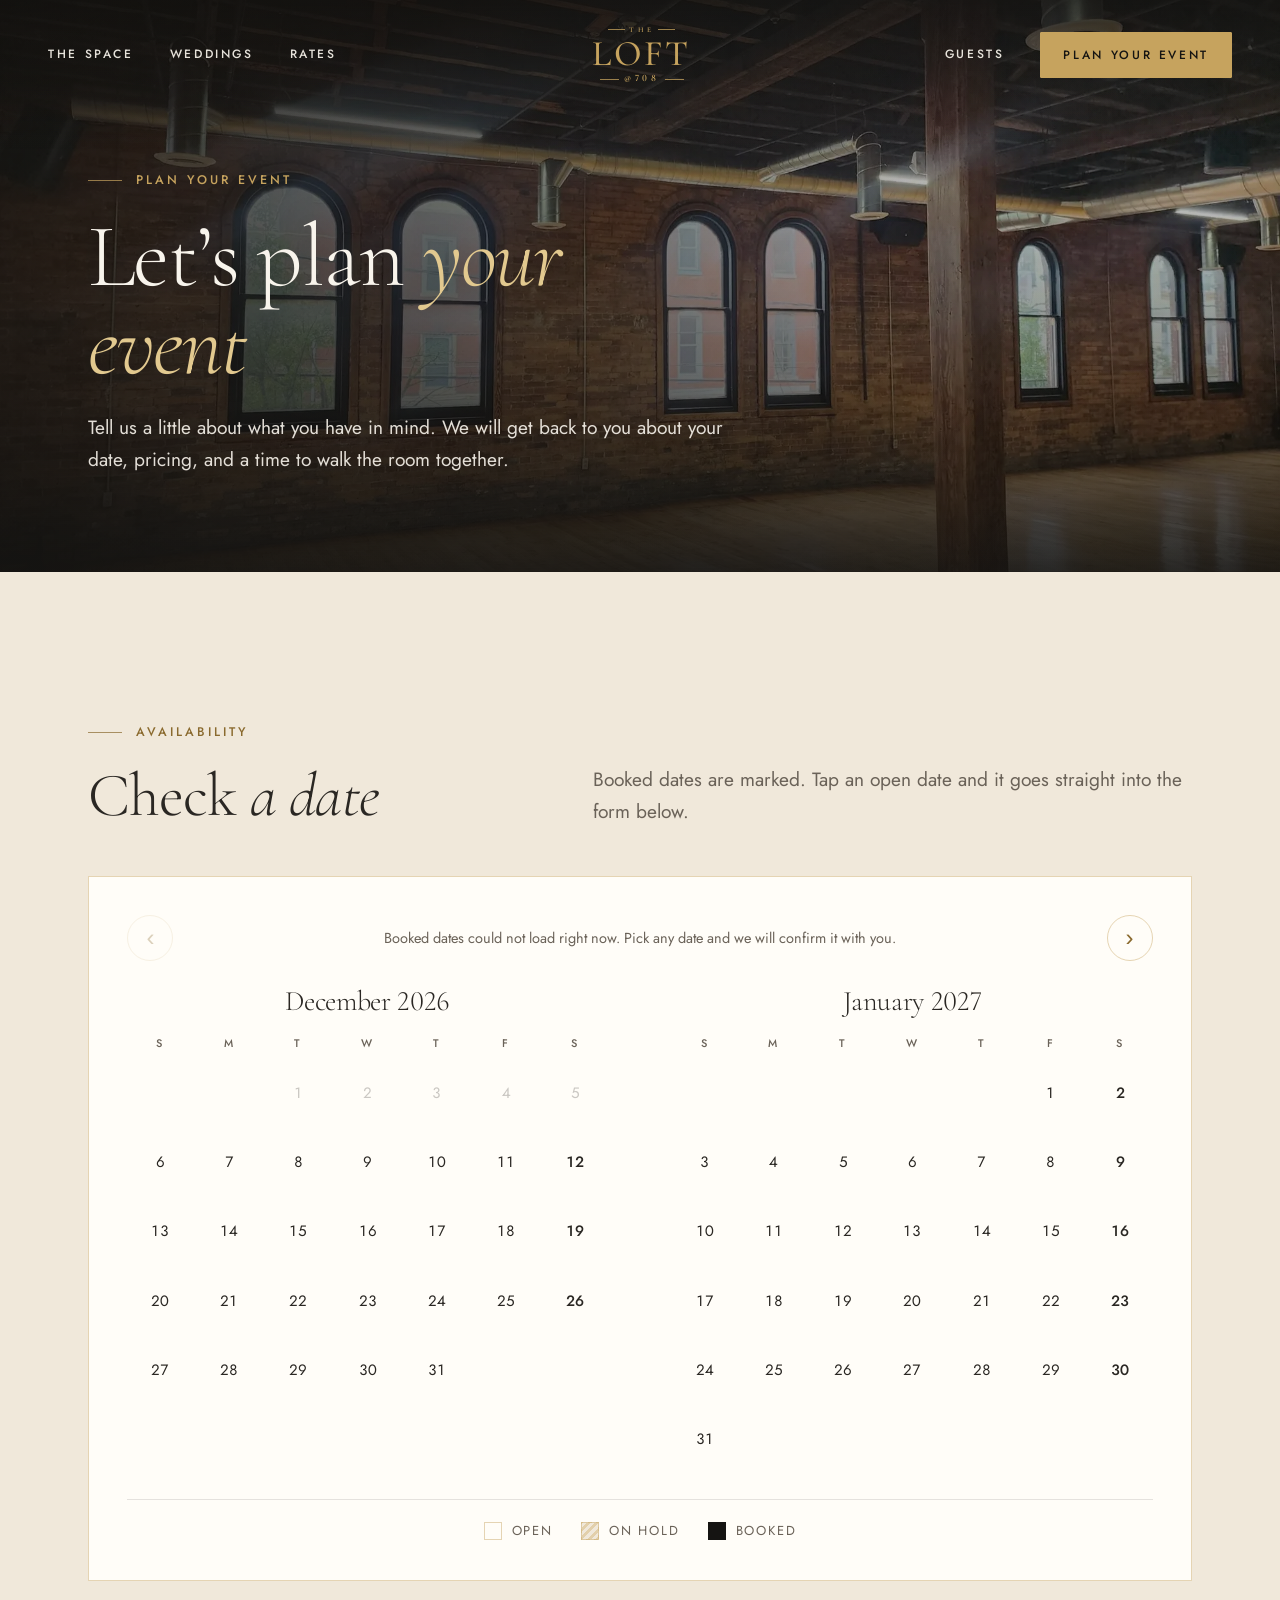
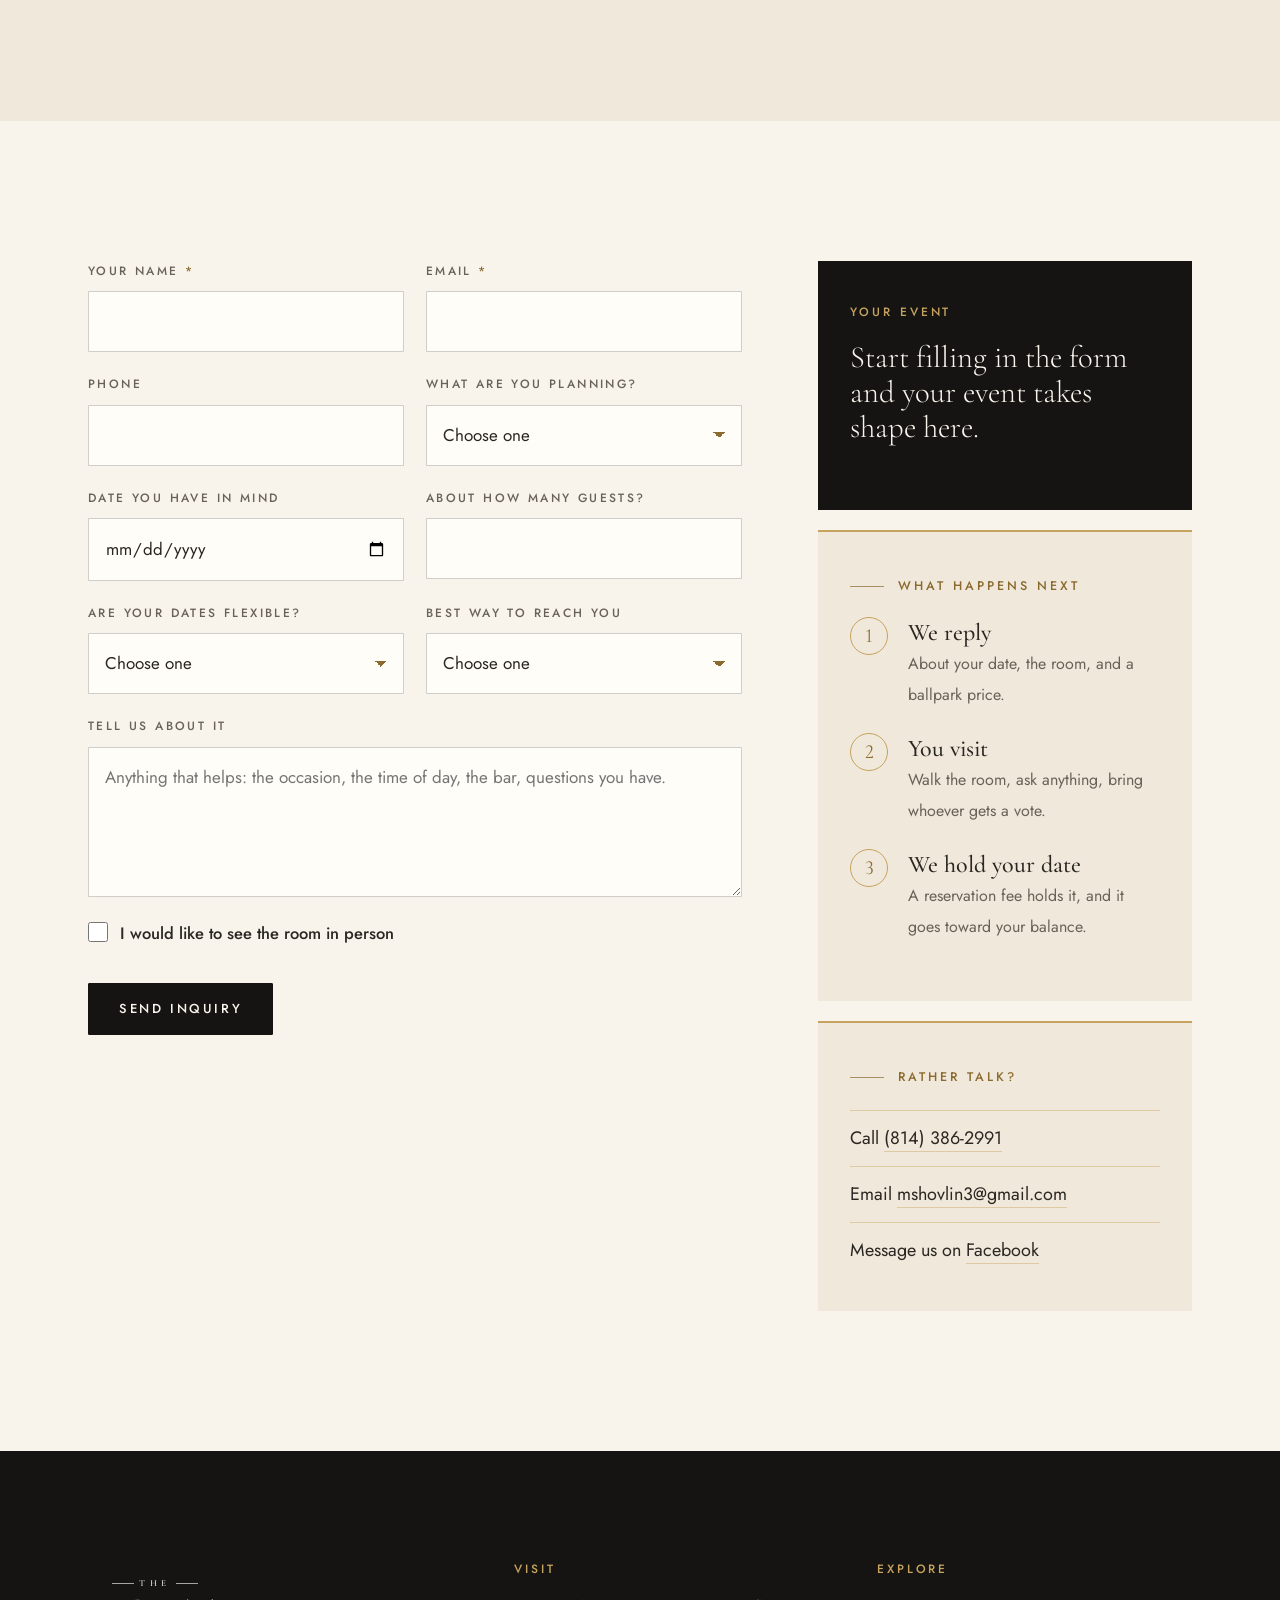
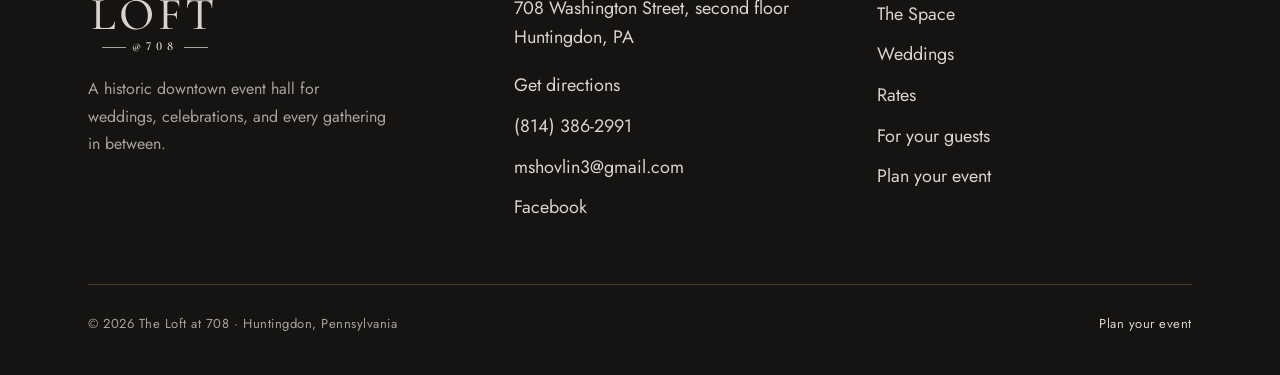
==== commit 60322a7d: "Inquiry form sends for real; availability calendar The form now posts to the control plane's inquiry" ====
--- a/book-a-tour.html
+++ b/book-a-tour.html
@@ -5,11 +5,13 @@
 <meta name="viewport" content="width=device-width, initial-scale=1">
 <title>Plan your event | The Loft at 708</title>
 <meta name="description" content="Tell us about your event at The Loft at 708 in downtown Huntingdon, PA, and ask for a time to see the room.">
+<link rel="canonical" href="https://theloftat708.com/book-a-tour.html">
+<meta property="og:url" content="https://theloftat708.com/book-a-tour.html">
 <meta property="og:type" content="website">
 <meta property="og:site_name" content="The Loft at 708">
 <meta property="og:title" content="Plan your event | The Loft at 708">
 <meta property="og:description" content="Tell us your date, your headcount, and what you are celebrating.">
-<meta property="og:image" content="https://huntingdon-banquet-website.vercel.app/images/loft-share.jpg">
+<meta property="og:image" content="https://theloftat708.com/images/loft-share.jpg">
 <meta property="og:image:width" content="1200">
 <meta property="og:image:height" content="630">
 <meta name="twitter:card" content="summary_large_image">
@@ -24,6 +26,7 @@
 <script src="js/interactive.js" defer></script>
 <script src="js/content.js" defer></script>
 <script src="js/inquire.js" defer></script>
+<script src="js/availability.js" defer></script>
 </head>
 <body>
 <a class="skip-link" href="#main">Skip to content</a>
@@ -76,7 +79,32 @@
     </div>
   </section>
 
-  <section class="section">
+  <section class="section section--linen" id="availability">
+    <div class="wrap">
+      <div class="section-head reveal">
+        <div>
+          <span class="eyebrow">Availability</span>
+          <h2 class="h2">Check <em>a date</em></h2>
+        </div>
+        <p class="lede">Booked dates are marked. Tap an open date and it goes straight into the form below.</p>
+      </div>
+      <div class="avail reveal d1" data-availability>
+        <div class="avail__bar">
+          <button class="avail__nav" type="button" data-avail-prev aria-label="Earlier months"><span aria-hidden="true">&lsaquo;</span></button>
+          <p class="avail__status" data-avail-status aria-live="polite"></p>
+          <button class="avail__nav" type="button" data-avail-next aria-label="Later months"><span aria-hidden="true">&rsaquo;</span></button>
+        </div>
+        <div class="avail__months" data-avail-months></div>
+        <ul class="avail__key" aria-label="Key">
+          <li><span class="key key--open"></span>Open</li>
+          <li><span class="key key--hold"></span>On hold</li>
+          <li><span class="key key--booked"></span>Booked</li>
+        </ul>
+      </div>
+    </div>
+  </section>
+
+  <section class="section" id="inquire">
     <div class="wrap inquiry">
 
       <div>
--- a/css/main.css
+++ b/css/main.css
@@ -1035,6 +1035,42 @@
 
 .aside-card { padding: 34px 32px; background: var(--linen); border-top: 2px solid var(--gold); }
 .aside-card + .aside-card { margin-top: 20px; }
+
+/* availability calendar (Plan your event) */
+.avail { margin-top: 48px; background: var(--paper); border: 1px solid var(--line); padding: clamp(20px, 3vw, 40px); }
+.avail__bar { display: flex; align-items: center; justify-content: space-between; gap: 16px; margin-bottom: 26px; }
+.avail__status { margin: 0; font-size: 14.5px; color: var(--muted); text-align: center; }
+.avail__nav {
+  flex: none; width: 46px; height: 46px; border-radius: 50%;
+  border: 1px solid var(--line); background: transparent; color: var(--gold-text);
+  font-size: 24px; line-height: 1; cursor: pointer; transition: background .2s, border-color .2s;
+}
+.avail__nav:hover:not(:disabled) { background: var(--linen); border-color: var(--gold); }
+.avail__nav:disabled { opacity: .3; cursor: default; }
+.avail__months { display: grid; grid-template-columns: 1fr 1fr; gap: clamp(28px, 5vw, 72px); }
+.month__title { font-size: clamp(24px, 2.2vw, 30px); text-align: center; margin-bottom: 18px; }
+.month__dow, .month__days { display: grid; grid-template-columns: repeat(7, 1fr); gap: 4px; }
+.month__dow span { text-align: center; font-size: 11px; font-weight: 500; letter-spacing: .18em; color: var(--muted); padding-bottom: 8px; }
+.day {
+  aspect-ratio: 1; display: flex; align-items: center; justify-content: center;
+  border: 1px solid transparent; background: transparent; padding: 0;
+  font: inherit; font-size: 15px; color: var(--text);
+  font-variant-numeric: lining-nums tabular-nums; font-feature-settings: "lnum" 1, "tnum" 1;
+  transition: background .2s, border-color .2s, color .2s;
+}
+.day--open { cursor: pointer; }
+.day--open:hover { border-color: var(--gold); background: var(--linen); }
+.day--sat.day--open { font-weight: 500; }
+.day--past { color: rgba(42, 39, 35, .25); }
+.day--booked { background: var(--ink); color: rgba(248, 244, 236, .55); text-decoration: line-through; text-decoration-color: rgba(198, 163, 94, .7); }
+.day--hold { background: repeating-linear-gradient(135deg, var(--linen), var(--linen) 4px, rgba(198, 163, 94, .28) 4px, rgba(198, 163, 94, .28) 8px); color: var(--muted); }
+.day.is-selected { background: var(--gold); border-color: var(--gold); color: var(--ink); font-weight: 500; }
+.avail__key { list-style: none; display: flex; flex-wrap: wrap; justify-content: center; gap: 10px 28px; margin: 26px 0 0; padding: 20px 0 0; border-top: 1px solid var(--line-soft); font-size: 13px; letter-spacing: .14em; text-transform: uppercase; color: var(--muted); }
+.avail__key li { display: flex; align-items: center; gap: 10px; }
+.key { width: 18px; height: 18px; border: 1px solid var(--line); display: inline-block; }
+.key--booked { background: var(--ink); border-color: var(--ink); }
+.key--hold { background: repeating-linear-gradient(135deg, var(--linen), var(--linen) 3px, rgba(198, 163, 94, .5) 3px, rgba(198, 163, 94, .5) 6px); }
+.input.is-filled { border-color: var(--gold); box-shadow: 0 0 0 4px rgba(198, 163, 94, .3); }
 
 /* live summary beside the inquiry form */
 .summary { padding: 34px 32px; margin-bottom: 20px; background: var(--ink); color: var(--on-ink); }
@@ -1133,6 +1169,8 @@
   .story__img-mobile { display: block; aspect-ratio: 4 / 3; margin-bottom: 28px; overflow: hidden; }
   .story__img-mobile img { width: 100%; height: 100%; object-fit: cover; }
   .planner { grid-template-columns: 1fr; }
+  .avail__months { grid-template-columns: 1fr; }
+  .avail__months .month + .month { display: none; }
   .estimator { grid-template-columns: 1fr; }
   .cursor { display: none; }
   .fact { grid-template-columns: 1fr; }
